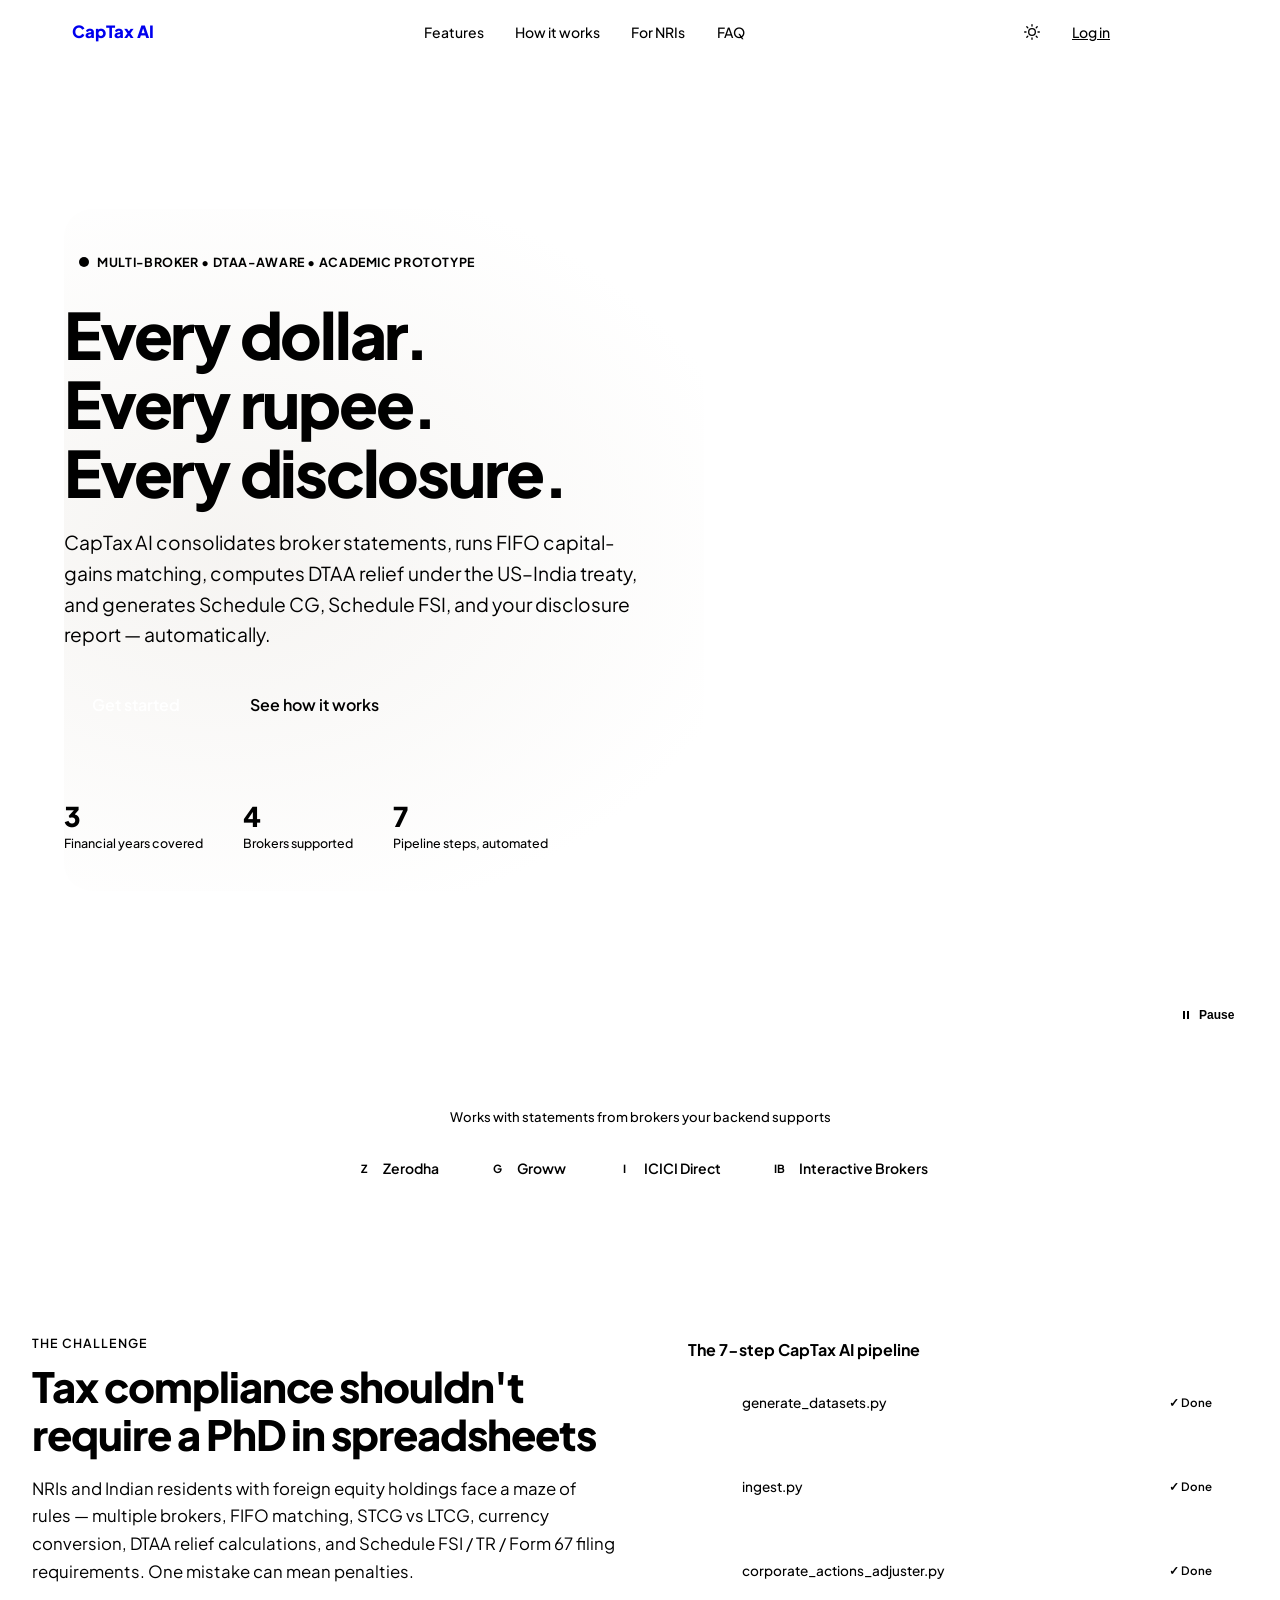
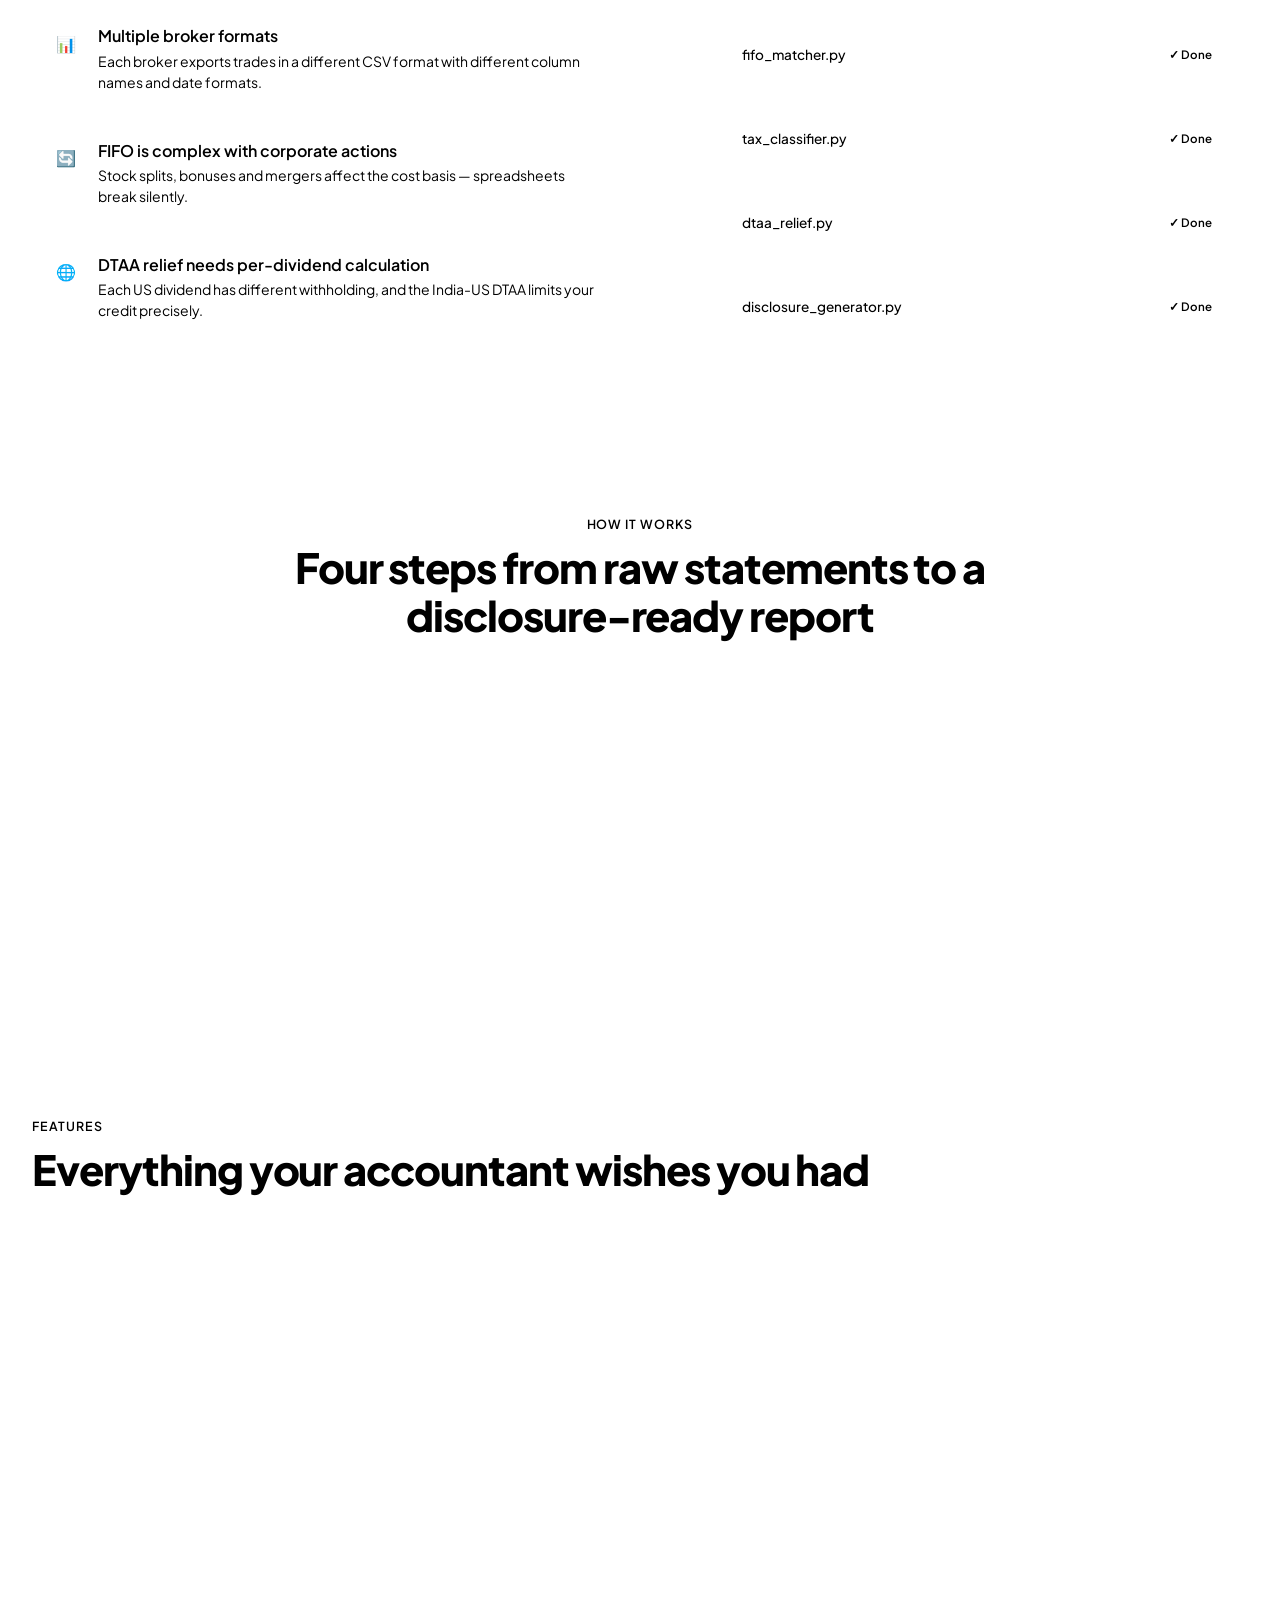
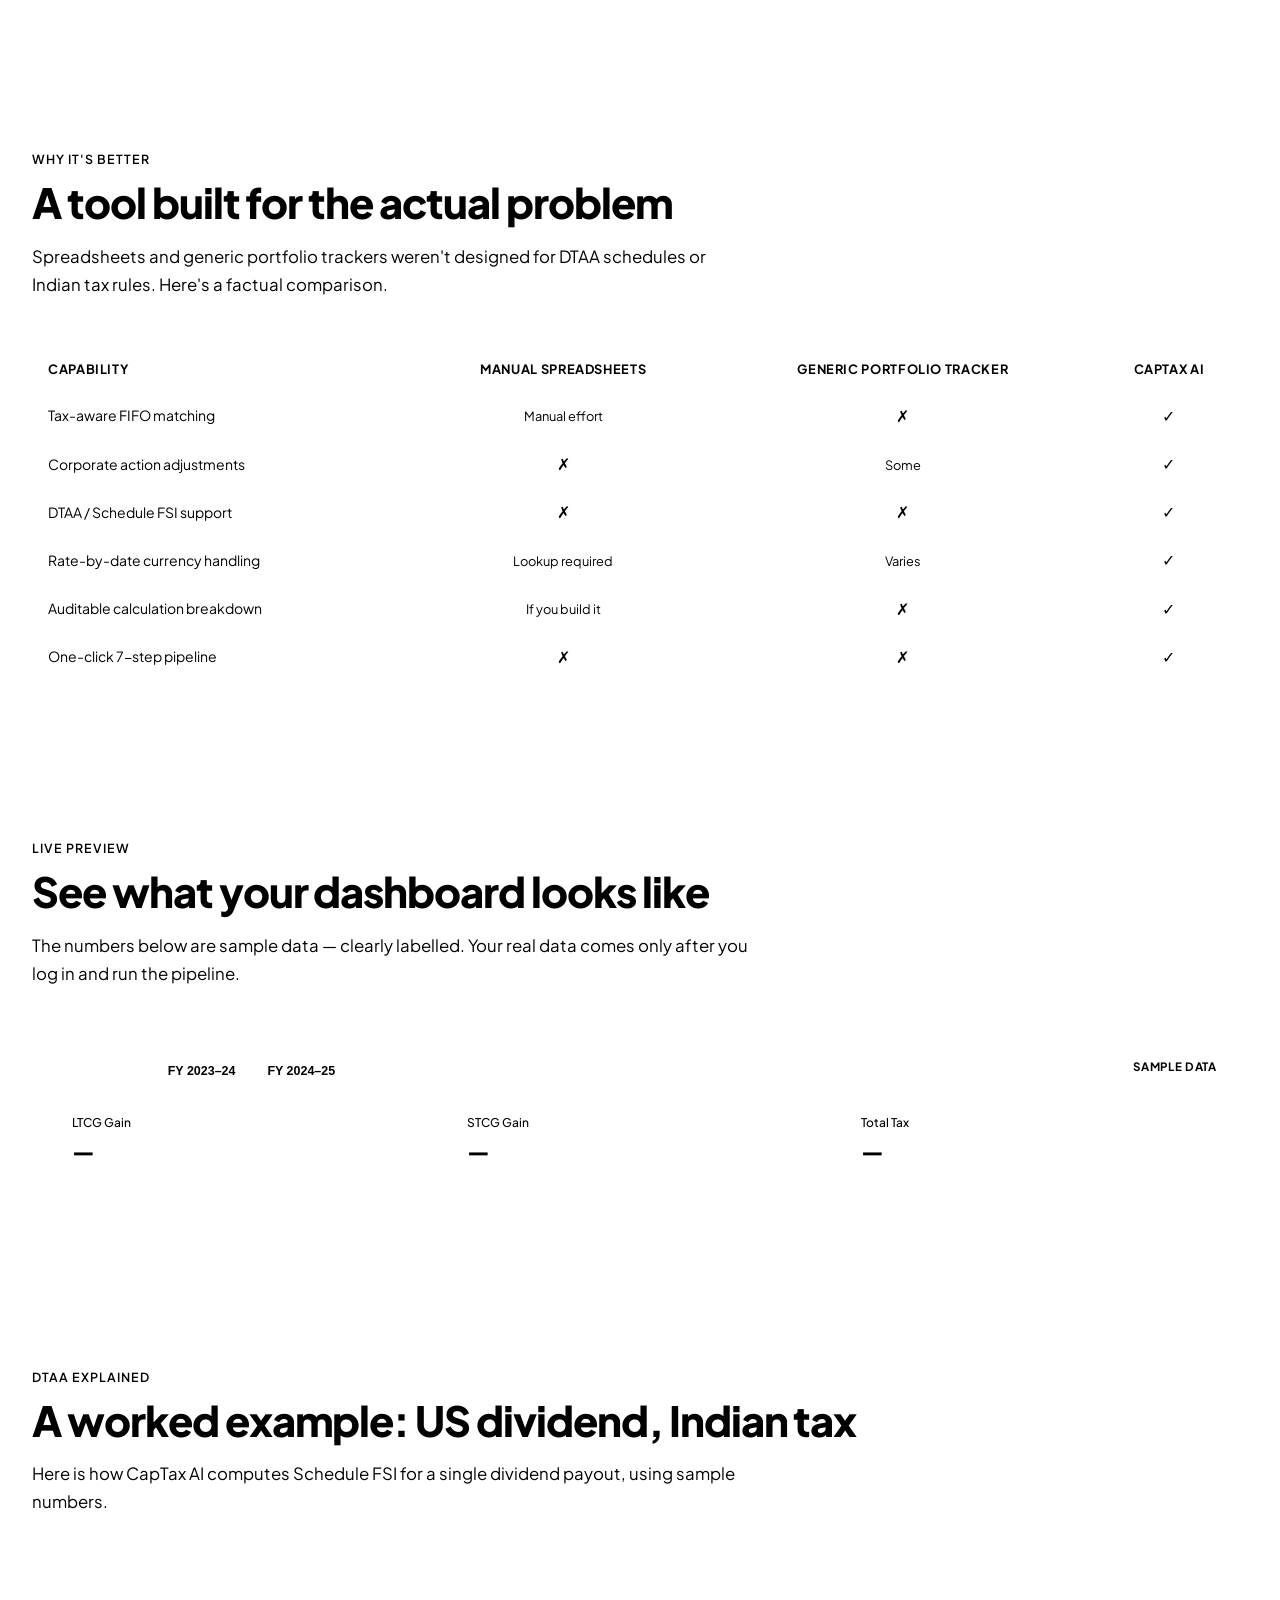
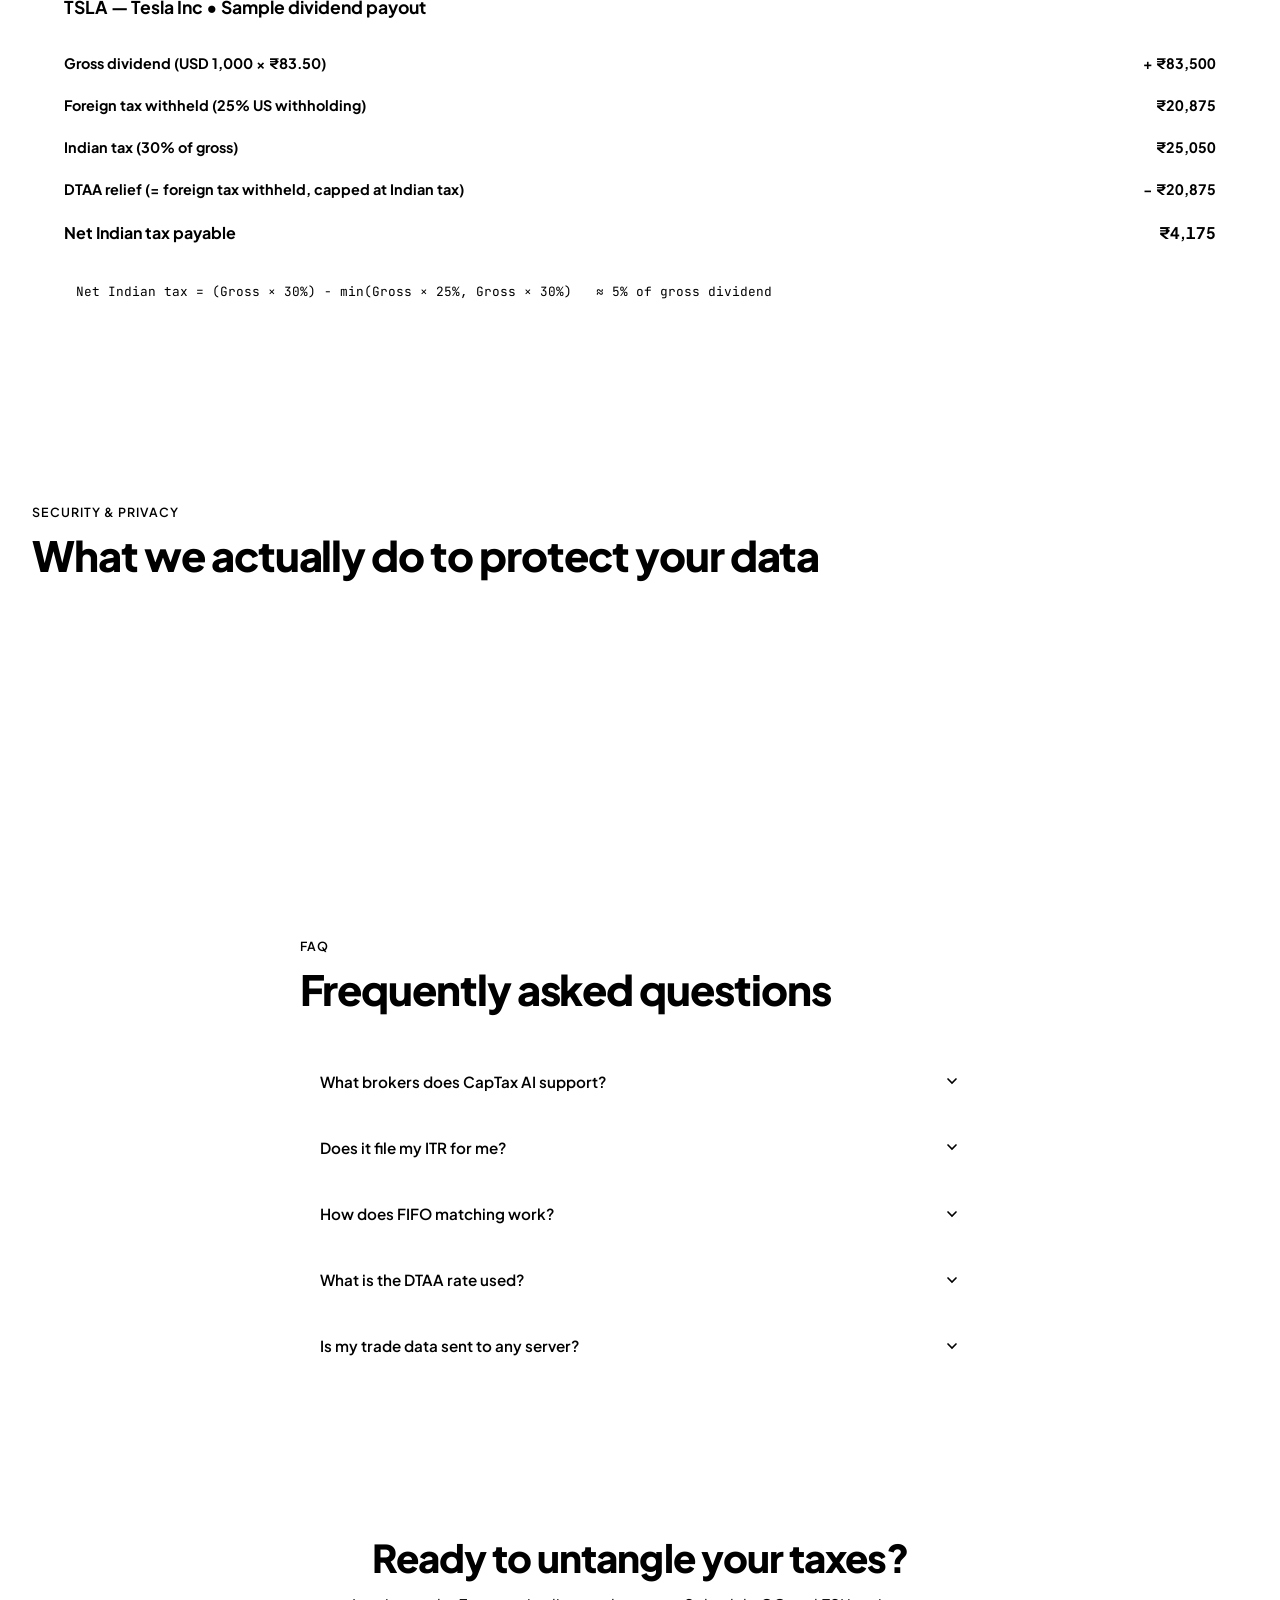
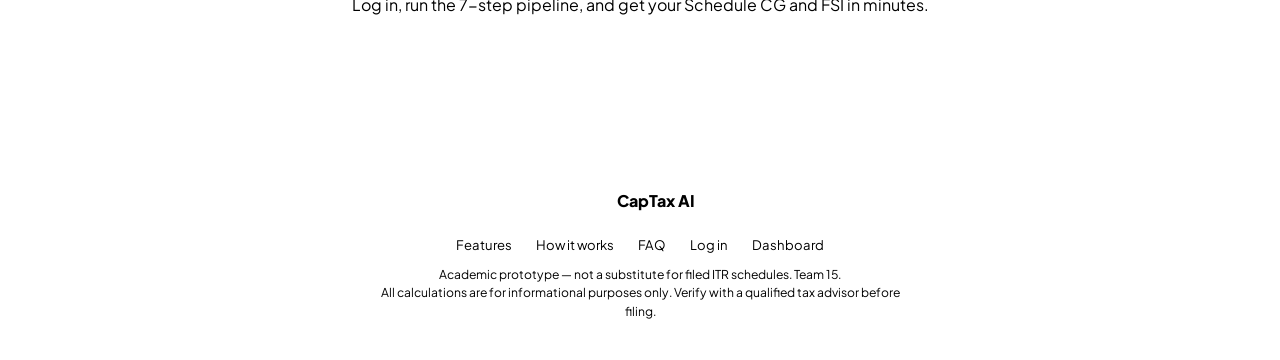
==== frontend/landing.html @ f40ae821 "fix(hero): light-mode premium overhaul — copper-gold/graphite palettes, UV fix, crisp cards, slim ar" ====
<!DOCTYPE html>
<!--
  CapTax AI — Public Landing Page
  Academic prototype — not a substitute for filed ITR schedules.
-->
<html lang="en">
<head>
  <meta charset="UTF-8" />
  <meta name="viewport" content="width=device-width, initial-scale=1.0" />
  <meta name="theme-color" content="#0c0c0e" id="metaThemeColor" />
  <title>CapTax AI — Multi-Broker Capital Gains & DTAA Tax Disclosure</title>
  <meta name="description" content="CapTax AI consolidates broker statements from Zerodha, Groww, ICICI Direct and Interactive Brokers, runs FIFO capital-gains matching, computes DTAA relief, and generates Schedule CG, Schedule FSI and your disclosure report — automatically." />
  <meta property="og:title" content="CapTax AI — Every Dollar. Every Rupee. Every Disclosure." />
  <meta property="og:description" content="Automated multi-broker capital gains and DTAA tax disclosure for NRIs and Indian residents." />
  <meta property="og:type" content="website" />
  <link rel="icon" href="data:image/svg+xml,<svg xmlns='http://www.w3.org/2000/svg' viewBox='0 0 32 32'><rect width='32' height='32' rx='8' fill='%23F0502D'/><text x='16' y='22' font-size='18' text-anchor='middle' fill='white' font-weight='bold'>₹</text></svg>" />

  <!-- Zero-flash theme init (before first paint) -->
  <script>
    (function() {
      const s = localStorage.getItem('captax-theme') || 'system';
      const e = s === 'system' ? (window.matchMedia('(prefers-color-scheme: light)').matches ? 'light' : 'dark') : s;
      document.documentElement.setAttribute('data-theme', e);
      document.documentElement.style.colorScheme = e;
      const m = document.getElementById('metaThemeColor');
      if (m) m.setAttribute('content', e === 'light' ? '#F3F1EE' : '#0c0c0e');
    })();
  </script>

  <link rel="stylesheet" href="/static/styles/theme.css" />
  <link rel="preconnect" href="https://fonts.googleapis.com" />
  <link rel="preconnect" href="https://fonts.gstatic.com" crossorigin />
  <link href="https://fonts.googleapis.com/css2?family=Plus+Jakarta+Sans:wght@400;500;600;700;800;900&family=JetBrains+Mono:wght@400;500&display=swap" rel="stylesheet" />

  <style>
    :root {
      --radius-xl: 28px; --radius-lg: 20px; --radius-md: 14px;
      --radius-sm: 8px;  --radius-pill: 9999px;
      --font-sans: 'Plus Jakarta Sans', -apple-system, BlinkMacSystemFont, 'Segoe UI', sans-serif;
      --font-mono: 'JetBrains Mono', monospace;
    }

    html.theme-transitioning, html.theme-transitioning *, html.theme-transitioning *::before, html.theme-transitioning *::after {
      transition: background-color 200ms ease, color 200ms ease, border-color 200ms ease !important;
    }
    @media (prefers-reduced-motion: reduce) {
      html.theme-transitioning, html.theme-transitioning *, html.theme-transitioning *::before, html.theme-transitioning *::after {
        transition: none !important;
      }
    }

    *, *::before, *::after { box-sizing: border-box; margin: 0; padding: 0; -webkit-font-smoothing: antialiased; }
    html { scroll-behavior: smooth; }

    body {
      background: var(--bg-app);
      color: var(--text-primary);
      font-family: var(--font-sans);
      overflow-x: hidden;
    }

    /* ── NAVBAR ── */
    .navbar {
      position: fixed; top: 0; left: 0; right: 0; z-index: 100;
      display: flex; align-items: center; gap: 1rem;
      padding: 0.85rem 2rem;
      transition: background 200ms ease, backdrop-filter 200ms ease, box-shadow 200ms ease;
    }
    .navbar.scrolled {
      background: rgba(var(--bg-card-rgb, 18,18,20), 0.85);
      backdrop-filter: blur(16px) saturate(1.6);
      box-shadow: 0 1px 0 var(--border-subtle);
    }
    [data-theme="light"] .navbar.scrolled { background: rgba(255,255,255,0.82); }

    .nav-logo { display: flex; align-items: center; gap: 0.5rem; text-decoration: none; }
    .nav-logo-mark { width: 32px; height: 32px; background: var(--accent); border-radius: 8px; display: grid; place-items: center; color: #fff; font-weight: 800; font-size: 1rem; flex-shrink: 0; }
    .nav-logo-text { font-weight: 800; font-size: 1.05rem; color: var(--text-primary); }

    .nav-links { display: flex; align-items: center; gap: 0.25rem; margin: 0 auto; }
    .nav-links a { padding: 0.4rem 0.85rem; border-radius: var(--radius-pill); font-size: 0.875rem; font-weight: 500; color: var(--text-secondary); text-decoration: none; transition: color 150ms, background 150ms; }
    .nav-links a:hover { color: var(--text-primary); background: var(--bg-pill-hover); }

    .nav-actions { display: flex; align-items: center; gap: 0.5rem; flex-shrink: 0; }
    .btn-ghost { background: none; border: none; cursor: pointer; padding: 0.4rem 0.85rem; border-radius: var(--radius-pill); font-size: 0.875rem; font-weight: 500; color: var(--text-secondary); font-family: var(--font-sans); transition: color 150ms; }
    .btn-ghost:hover { color: var(--text-primary); }
    .btn-primary { background: var(--accent); color: #fff; border: none; cursor: pointer; padding: 0.5rem 1.2rem; border-radius: var(--radius-pill); font-size: 0.875rem; font-weight: 600; font-family: var(--font-sans); transition: background 150ms, transform 80ms; text-decoration: none; }
    .btn-primary:hover { background: var(--accent-hover); }
    .btn-primary:active { transform: scale(0.97); }

    .theme-btn { width: 36px; height: 36px; border-radius: 50%; border: 1px solid var(--border-subtle); background: var(--bg-card); cursor: pointer; display: grid; place-items: center; color: var(--text-secondary); transition: color 150ms, background 150ms; }
    .theme-btn:hover { color: var(--text-primary); background: var(--bg-card-hover); }

    .hamburger { display: none; background: none; border: 1px solid var(--border-subtle); border-radius: var(--radius-sm); padding: 0.4rem; cursor: pointer; color: var(--text-secondary); }

    /* Mobile nav drawer */
    .mobile-drawer {
      display: none; position: fixed; inset: 0; z-index: 99;
      background: var(--overlay); opacity: 0; pointer-events: none;
      transition: opacity 200ms;
    }
    .mobile-drawer.open { display: block; opacity: 1; pointer-events: all; }
    .mobile-drawer-panel {
      position: absolute; top: 0; right: 0; width: 280px; height: 100%;
      background: var(--bg-card); padding: 5rem 1.5rem 2rem;
      display: flex; flex-direction: column; gap: 0.5rem;
      transform: translateX(100%); transition: transform 200ms ease;
    }
    .mobile-drawer.open .mobile-drawer-panel { transform: translateX(0); }
    .mobile-drawer a { padding: 0.75rem 1rem; border-radius: var(--radius-md); color: var(--text-secondary); text-decoration: none; font-weight: 500; }
    .mobile-drawer a:hover { background: var(--bg-card-inset); color: var(--text-primary); }

    /* ── HERO FULL BLEED ── */
    .hero-section {
      position: relative;
      min-height: 100svh;
      width: 100%;
      overflow: hidden;
      display: flex;
      flex-direction: column;
      justify-content: center;
      /* Bottom blends into --bg-app token via a pseudo-element overlay instead of mask
         (mask was causing the grey smudge because the mask alpha-composites against page BG) */
    }
    /* Smooth fade overlay at bottom — reads the actual page background token */
    .hero-section::after {
      content: '';
      position: absolute;
      bottom: 0;
      left: 0;
      right: 0;
      height: 18%;
      background: linear-gradient(to bottom, transparent 0%, var(--bg-app) 100%);
      z-index: 3;
      pointer-events: none;
    }

    /* Full-bleed 3D Canvas Canvas */
    .hero-canvas-container {
      position: absolute;
      inset: 0;
      width: 100%;
      height: 100%;
      z-index: 1;
      pointer-events: all;
      /* Horizontal alpha mask: fade left edge so canvas never hard-clips text column */
      -webkit-mask-image: linear-gradient(to right, transparent 0%, transparent 15%, black 42%, black 100%);
      mask-image: linear-gradient(to right, transparent 0%, transparent 15%, black 42%, black 100%);
    }
    .hero-canvas-container canvas {
      width: 100% !important;
      height: 100% !important;
      display: block;
    }

    .hero {
      position: relative;
      z-index: 2;
      width: 100%;
      max-width: 1400px;
      margin: 0 auto;
      padding: 7.5rem 2rem 5rem;
      display: grid;
      grid-template-columns: 1.15fr 0.85fr;
      align-items: center;
      min-height: 100svh;
      pointer-events: none;
    }

    .hero-content {
      position: relative;
      z-index: 3;
      pointer-events: all;
      max-width: 640px;
      padding: 2.5rem 3rem 2.5rem 0;
      border-radius: var(--radius-xl);
      background: radial-gradient(ellipse at 25% 50%, rgba(12, 12, 14, 0.65) 0%, transparent 80%);
    }
    [data-theme="light"] .hero-content {
      background: radial-gradient(ellipse at 25% 50%, rgba(243, 241, 238, 0.80) 0%, transparent 80%);
    }

    .hero-eyebrow { display: inline-flex; align-items: center; gap: 0.5rem; padding: 0.35rem 0.95rem; border-radius: var(--radius-pill); background: var(--accent-subtle); border: 1px solid var(--border-accent); color: var(--accent); font-size: 0.78rem; font-weight: 700; letter-spacing: 0.05em; text-transform: uppercase; margin-bottom: 1.5rem; }
    .hero-title { font-size: clamp(2.4rem, 5vw, 4.2rem); font-weight: 900; line-height: 1.08; letter-spacing: -0.035em; margin-bottom: 1.25rem; }
    .hero-title em { font-style: normal; color: var(--accent); }
    .hero-sub { font-size: clamp(1rem, 1.8vw, 1.2rem); color: var(--text-secondary); line-height: 1.6; max-width: 44ch; margin-bottom: 2rem; }
    .hero-ctas { display: flex; align-items: center; gap: 0.85rem; flex-wrap: wrap; }
    .btn-secondary { background: var(--bg-card); border: 1px solid var(--border-subtle); color: var(--text-primary); padding: 0.6rem 1.4rem; border-radius: var(--radius-pill); font-size: 0.9rem; font-weight: 600; cursor: pointer; font-family: var(--font-sans); transition: background 150ms, border-color 150ms; text-decoration: none; }
    .btn-secondary:hover { background: var(--bg-card-inset); border-color: var(--border-hover); }
    .btn-lg { padding: 0.75rem 1.75rem; font-size: 1rem; }

    .hero-stats { display: flex; gap: 2.5rem; margin-top: 2.5rem; padding-top: 2rem; border-top: 1px solid var(--border-subtle); }
    .stat { }
    .stat-value { font-size: 1.7rem; font-weight: 800; color: var(--neutral); }
    .stat-label { font-size: 0.78rem; color: var(--text-muted); margin-top: 0.15rem; font-weight: 500; }

    /* Pause Animation Toggle in Corner */
    .hero-pause-btn {
      position: absolute;
      bottom: 2rem;
      right: 2rem;
      z-index: 10;
      pointer-events: all;
      background: var(--bg-card);
      border: 1px solid var(--border-subtle);
      border-radius: var(--radius-pill);
      padding: 0.4rem 0.85rem;
      font-size: 0.75rem;
      font-weight: 600;
      color: var(--text-muted);
      cursor: pointer;
      display: inline-flex;
      align-items: center;
      gap: 0.45rem;
      transition: all 150ms ease;
    }
    .hero-pause-btn:hover {
      color: var(--text-primary);
      border-color: var(--accent);
    }

    /* ── SECTIONS ── */
    section { padding: 5rem 2rem; max-width: 1400px; margin: 0 auto; }
    .section-label { font-size: 0.78rem; font-weight: 600; text-transform: uppercase; letter-spacing: 0.08em; color: var(--accent); margin-bottom: 0.75rem; }
    .section-title { font-size: clamp(1.8rem, 3.5vw, 2.6rem); font-weight: 800; letter-spacing: -0.025em; line-height: 1.15; margin-bottom: 1rem; }
    .section-sub { color: var(--text-secondary); font-size: 1.05rem; line-height: 1.65; max-width: 60ch; }

    /* Trust strip */
    .trust-strip { text-align: center; padding: 3rem 2rem; border-top: 1px solid var(--border-subtle); border-bottom: 1px solid var(--border-subtle); max-width: 100%; }
    .trust-label { font-size: 0.82rem; color: var(--text-muted); margin-bottom: 1.5rem; font-weight: 500; }
    .brokers-row { display: flex; align-items: center; justify-content: center; gap: 1rem; flex-wrap: wrap; }
    .broker-chip { display: flex; align-items: center; gap: 0.5rem; padding: 0.5rem 1rem; border-radius: var(--radius-pill); background: var(--bg-card); border: 1px solid var(--border-subtle); font-size: 0.875rem; font-weight: 600; color: var(--brand-name); transition: border-color 150ms; }
    .broker-chip:hover { border-color: var(--accent); }
    .broker-icon { width: 22px; height: 22px; border-radius: 50%; background: var(--bg-card-inset); display: grid; place-items: center; font-size: 0.7rem; font-weight: 700; }

    /* Problem section */
    .problem-grid { display: grid; grid-template-columns: 1fr 1fr; gap: 3rem; align-items: center; }
    .pain-list { display: flex; flex-direction: column; gap: 1rem; margin-top: 1.5rem; }
    .pain-item { display: flex; gap: 0.85rem; align-items: flex-start; padding: 1rem; background: var(--bg-card); border: 1px solid var(--border-subtle); border-radius: var(--radius-md); }
    .pain-icon { width: 36px; height: 36px; border-radius: var(--radius-sm); background: var(--negative-subtle); color: var(--loss); display: grid; place-items: center; font-size: 1rem; flex-shrink: 0; }
    .pain-text strong { display: block; font-weight: 600; margin-bottom: 0.2rem; color: var(--text-primary); }
    .pain-text span { font-size: 0.875rem; color: var(--text-secondary); }

    .solution-visual { background: var(--bg-card); border: 1px solid var(--border-subtle); border-radius: var(--radius-xl); padding: 1.5rem; }
    .mini-pipeline { display: flex; flex-direction: column; gap: 0.5rem; }
    .pipeline-step { display: flex; align-items: center; gap: 0.85rem; padding: 0.75rem; border-radius: var(--radius-md); background: var(--bg-card-inset); }
    .ps-num { width: 28px; height: 28px; border-radius: 50%; background: var(--accent); color: #fff; font-size: 0.75rem; font-weight: 700; display: grid; place-items: center; flex-shrink: 0; }
    .ps-text { font-size: 0.85rem; color: var(--text-primary); font-weight: 500; }
    .ps-status { margin-left: auto; font-size: 0.72rem; color: var(--profit); font-weight: 600; }
    .pipeline-connector { width: 2px; height: 16px; background: var(--border-subtle); margin-left: 13px; }

    /* How it works */
    .steps-grid { display: grid; grid-template-columns: repeat(4, 1fr); gap: 1.5rem; margin-top: 3rem; }
    .step-card { background: var(--bg-card); border: 1px solid var(--border-subtle); border-radius: var(--radius-xl); padding: 1.5rem; position: relative; overflow: hidden; transition: border-color 200ms; }
    .step-card:hover { border-color: var(--accent); }
    .step-number { font-size: 4rem; font-weight: 900; color: var(--accent); opacity: 0.08; position: absolute; top: 0.5rem; right: 1rem; line-height: 1; }
    .step-icon { width: 44px; height: 44px; border-radius: var(--radius-md); background: var(--accent-subtle); color: var(--accent); display: grid; place-items: center; font-size: 1.25rem; margin-bottom: 1rem; }
    .step-title { font-weight: 700; margin-bottom: 0.5rem; }
    .step-desc { font-size: 0.875rem; color: var(--text-secondary); line-height: 1.55; }

    /* Feature grid */
    .feature-grid { display: grid; grid-template-columns: repeat(auto-fill, minmax(240px, 1fr)); gap: 1rem; margin-top: 3rem; }
    .feature-card { background: var(--bg-card); border: 1px solid var(--border-subtle); border-radius: var(--radius-xl); padding: 1.25rem; transition: border-color 200ms, transform 150ms; }
    .feature-card:hover { border-color: var(--border-accent); transform: translateY(-2px); }
    .feature-icon { font-size: 1.5rem; margin-bottom: 0.75rem; }
    .feature-title { font-weight: 700; margin-bottom: 0.35rem; font-size: 0.95rem; }
    .feature-desc { font-size: 0.82rem; color: var(--text-secondary); line-height: 1.5; }

    /* Comparison table */
    .comparison-wrapper { overflow-x: auto; margin-top: 3rem; }
    .comparison-table { width: 100%; border-collapse: separate; border-spacing: 0; border-radius: var(--radius-lg); overflow: hidden; border: 1px solid var(--border-subtle); }
    .comparison-table th { padding: 0.9rem 1rem; background: var(--bg-card-inset); font-size: 0.8rem; font-weight: 700; text-align: center; color: var(--text-muted); text-transform: uppercase; letter-spacing: 0.05em; border-bottom: 1px solid var(--border-subtle); }
    .comparison-table th:first-child { text-align: left; }
    .comparison-table th.highlighted { color: var(--accent); background: var(--accent-subtle); }
    .comparison-table td { padding: 0.85rem 1rem; font-size: 0.875rem; border-bottom: 1px solid var(--border-subtle); vertical-align: middle; }
    .comparison-table tr:last-child td { border-bottom: none; }
    .comparison-table td:not(:first-child) { text-align: center; }
    .comparison-table td.highlighted { background: var(--accent-subtle); }
    .check { color: var(--profit); font-size: 1rem; }
    .cross { color: var(--loss); font-size: 1rem; }
    .partial { color: var(--warning); font-size: 0.8rem; }

    /* Live preview / sample dashboard */
    .preview-wrapper { background: var(--bg-card); border: 1px solid var(--border-subtle); border-radius: var(--radius-xl); padding: 1.5rem; margin-top: 3rem; overflow: hidden; position: relative; }
    .sample-badge { position: absolute; top: 1.2rem; right: 1.2rem; background: var(--warning-subtle); color: var(--warning); border: 1px solid var(--warning); border-radius: var(--radius-pill); padding: 0.25rem 0.75rem; font-size: 0.72rem; font-weight: 700; letter-spacing: 0.06em; text-transform: uppercase; }
    .preview-grid { display: grid; grid-template-columns: 1fr 1fr 1fr; gap: 1rem; margin-top: 1rem; }
    .preview-card { background: var(--bg-card-inset); border-radius: var(--radius-lg); padding: 1rem; }
    .preview-label { font-size: 0.75rem; color: var(--text-muted); font-weight: 500; margin-bottom: 0.4rem; }
    .preview-value { font-size: 1.4rem; font-weight: 800; font-variant-numeric: tabular-nums; }
    .preview-change { font-size: 0.75rem; margin-top: 0.25rem; font-weight: 600; }
    .fy-tabs { display: flex; gap: 0.5rem; margin-bottom: 1rem; }
    .fy-tab { padding: 0.3rem 0.75rem; border-radius: var(--radius-pill); font-size: 0.78rem; font-weight: 600; cursor: pointer; border: 1px solid var(--border-subtle); background: var(--bg-card-inset); color: var(--text-muted); transition: all 150ms; }
    .fy-tab.active { background: var(--accent); color: #fff; border-color: transparent; }

    /* DTAA worked example */
    .dtaa-example { background: var(--bg-card); border: 1px solid var(--border-subtle); border-radius: var(--radius-xl); padding: 2rem; margin-top: 3rem; }
    .dtaa-title { font-weight: 700; font-size: 1.1rem; margin-bottom: 1.5rem; }
    .dtaa-row { display: flex; justify-content: space-between; align-items: center; padding: 0.75rem 0; border-bottom: 1px solid var(--border-subtle); font-size: 0.9rem; }
    .dtaa-row:last-child { border-bottom: none; }
    .dtaa-row strong { color: var(--text-secondary); }
    .dtaa-row span { font-weight: 700; font-variant-numeric: tabular-nums; }
    .dtaa-formula { margin-top: 1rem; padding: 0.75rem; background: var(--bg-card-inset); border-radius: var(--radius-md); font-family: var(--font-mono); font-size: 0.8rem; color: var(--text-secondary); }

    /* FAQ */
    .faq-list { display: flex; flex-direction: column; gap: 0.75rem; margin-top: 2.5rem; }
    .faq-item { background: var(--bg-card); border: 1px solid var(--border-subtle); border-radius: var(--radius-lg); overflow: hidden; }
    .faq-q { width: 100%; display: flex; align-items: center; justify-content: space-between; padding: 1.1rem 1.25rem; background: none; border: none; cursor: pointer; font-family: var(--font-sans); font-size: 0.95rem; font-weight: 600; color: var(--text-primary); text-align: left; gap: 1rem; }
    .faq-q:hover { background: var(--bg-card-inset); }
    .faq-chevron { flex-shrink: 0; transition: transform 200ms; color: var(--text-muted); }
    .faq-item.open .faq-chevron { transform: rotate(180deg); }
    .faq-a { max-height: 0; overflow: hidden; transition: max-height 300ms ease; }
    .faq-item.open .faq-a { max-height: 400px; }
    .faq-a-inner { padding: 0 1.25rem 1.1rem; color: var(--text-secondary); font-size: 0.875rem; line-height: 1.65; }

    /* CTA band */
    .cta-band { background: var(--bg-card); border-top: 1px solid var(--border-subtle); border-bottom: 1px solid var(--border-subtle); text-align: center; padding: 5rem 2rem; }
    .cta-band h2 { font-size: clamp(1.6rem, 3vw, 2.4rem); font-weight: 800; letter-spacing: -0.025em; margin-bottom: 0.75rem; }
    .cta-band p { color: var(--text-secondary); margin-bottom: 2rem; font-size: 1rem; }

    /* Footer */
    footer { padding: 2.5rem 2rem; text-align: center; border-top: 1px solid var(--border-subtle); }
    .footer-logo { display: inline-flex; align-items: center; gap: 0.5rem; margin-bottom: 0.75rem; text-decoration: none; color: var(--text-primary); font-weight: 800; }
    .footer-links { display: flex; justify-content: center; gap: 1.5rem; margin: 0.75rem 0; flex-wrap: wrap; }
    .footer-links a { font-size: 0.82rem; color: var(--text-muted); text-decoration: none; }
    .footer-links a:hover { color: var(--text-primary); }
    .footer-disclaimer { font-size: 0.76rem; color: var(--text-muted); max-width: 60ch; margin: 0.75rem auto 0; line-height: 1.5; }

    /* Scroll reveal */
    .reveal { opacity: 0; transform: translateY(28px); transition: opacity 500ms ease, transform 500ms ease; }
    .reveal.visible { opacity: 1; transform: translateY(0); }
    @media (prefers-reduced-motion: reduce) { .reveal { opacity: 1; transform: none; transition: none; } }

    /* Responsive */
    @media (max-width: 1024px) {
      .steps-grid { grid-template-columns: repeat(2, 1fr); }
      .problem-grid { grid-template-columns: 1fr; }
    }
    @media (max-width: 768px) {
      .hero { grid-template-columns: 1fr; padding: 6rem 1rem 3rem; }
      .hero-3d { height: 320px; }
      .nav-links { display: none; }
      .hamburger { display: flex; }
      .steps-grid { grid-template-columns: 1fr; }
      .preview-grid { grid-template-columns: 1fr 1fr; }
      .hero-stats { flex-direction: column; gap: 1rem; }
    }
    @media (max-width: 480px) {
      .preview-grid { grid-template-columns: 1fr; }
    }
  </style>
</head>
<body>

<!-- ── NAVBAR ── -->
<nav class="navbar" id="navbar" role="navigation" aria-label="Main navigation">
  <a href="/" class="nav-logo" aria-label="CapTax AI home">
    <span class="nav-logo-mark" aria-hidden="true">₹</span>
    <span class="nav-logo-text">CapTax AI</span>
  </a>

  <div class="nav-links" role="list">
    <a href="#features" role="listitem">Features</a>
    <a href="#how-it-works" role="listitem">How it works</a>
    <a href="#nri" role="listitem">For NRIs</a>
    <a href="#faq" role="listitem">FAQ</a>
  </div>

  <div class="nav-actions">
    <button class="theme-btn" id="themeToggle" aria-label="Toggle colour theme" title="Toggle theme">
      <svg id="themeIcon" width="16" height="16" viewBox="0 0 24 24" fill="none" stroke="currentColor" stroke-width="2" stroke-linecap="round" stroke-linejoin="round">
        <circle cx="12" cy="12" r="5"/><line x1="12" y1="1" x2="12" y2="3"/><line x1="12" y1="21" x2="12" y2="23"/><line x1="4.22" y1="4.22" x2="5.64" y2="5.64"/><line x1="18.36" y1="18.36" x2="19.78" y2="19.78"/><line x1="1" y1="12" x2="3" y2="12"/><line x1="21" y1="12" x2="23" y2="12"/><line x1="4.22" y1="19.78" x2="5.64" y2="18.36"/><line x1="18.36" y1="5.64" x2="19.78" y2="4.22"/>
      </svg>
    </button>
    <a href="/login" class="btn-ghost" id="navLoginBtn">Log in</a>
    <a href="/login" class="btn-primary" id="navCta">Get started</a>
    <button class="hamburger" id="hamburger" aria-label="Open menu" aria-expanded="false">
      <svg width="20" height="20" viewBox="0 0 24 24" fill="none" stroke="currentColor" stroke-width="2.5" stroke-linecap="round"><line x1="3" y1="6" x2="21" y2="6"/><line x1="3" y1="12" x2="21" y2="12"/><line x1="3" y1="18" x2="21" y2="18"/></svg>
    </button>
  </div>
</nav>

<!-- Mobile drawer -->
<div class="mobile-drawer" id="mobileDrawer" role="dialog" aria-modal="true" aria-label="Mobile navigation">
  <div class="mobile-drawer-panel">
    <a href="#features" onclick="closeMobileMenu()">Features</a>
    <a href="#how-it-works" onclick="closeMobileMenu()">How it works</a>
    <a href="#nri" onclick="closeMobileMenu()">For NRIs</a>
    <a href="#faq" onclick="closeMobileMenu()">FAQ</a>
    <hr style="border-color:var(--border-subtle);margin:0.5rem 0">
    <a href="/login" onclick="closeMobileMenu()" style="color:var(--accent);font-weight:700">Log in →</a>
  </div>
</div>

<!-- ── HERO FULL BLEED ── -->
<main>
<section class="hero-section" aria-label="CapTax AI Hero Showcase">
  <!-- Full-bleed 3D Background Canvas -->
  <div class="hero-canvas-container" id="hero3d" aria-hidden="true"></div>

  <!-- Hero Content Grid -->
  <div class="hero">
    <div class="hero-content">
      <div class="hero-eyebrow">
        <svg width="10" height="10" viewBox="0 0 10 10" fill="currentColor"><circle cx="5" cy="5" r="5"/></svg>
        MULTI-BROKER • DTAA-AWARE • ACADEMIC PROTOTYPE
      </div>
      <h1 class="hero-title" id="hero-title">
        Every dollar.<br>Every rupee.<br><em>Every disclosure.</em>
      </h1>
      <p class="hero-sub">
        CapTax AI consolidates broker statements, runs FIFO capital-gains matching, computes DTAA relief under the US–India treaty, and generates Schedule CG, Schedule FSI, and your disclosure report — automatically.
      </p>
      <div class="hero-ctas">
        <a href="/login" class="btn-primary btn-lg">Get started</a>
        <a href="#how-it-works" class="btn-secondary btn-lg">See how it works</a>
      </div>
      <div class="hero-stats">
        <div class="stat">
          <div class="stat-value" id="heroFYs">3</div>
          <div class="stat-label">Financial years covered</div>
        </div>
        <div class="stat">
          <div class="stat-value" id="heroBrokers">4</div>
          <div class="stat-label">Brokers supported</div>
        </div>
        <div class="stat">
          <div class="stat-value" id="heroSteps">7</div>
          <div class="stat-label">Pipeline steps, automated</div>
        </div>
      </div>
    </div>
  </div>

  <!-- Pause Animation Control -->
  <button class="hero-pause-btn" id="heroPauseBtn" aria-label="Pause background animation" title="Pause 3D animation">
    <svg id="pauseIcon" width="12" height="12" viewBox="0 0 24 24" fill="currentColor"><rect x="6" y="4" width="4" height="16"></rect><rect x="14" y="4" width="4" height="16"></rect></svg>
    <span id="pauseText">Pause</span>
  </button>
</section>

<!-- ── TRUST STRIP ── -->
<div class="trust-strip">
  <p class="trust-label">Works with statements from brokers your backend supports</p>
  <div class="brokers-row" role="list">
    <div class="broker-chip" role="listitem">
      <div class="broker-icon">Z</div>
      <span>Zerodha</span>
    </div>
    <div class="broker-chip" role="listitem">
      <div class="broker-icon">G</div>
      <span>Groww</span>
    </div>
    <div class="broker-chip" role="listitem">
      <div class="broker-icon">I</div>
      <span>ICICI Direct</span>
    </div>
    <div class="broker-chip" role="listitem">
      <div class="broker-icon">IB</div>
      <span>Interactive Brokers</span>
    </div>
  </div>
</div>

<!-- ── PROBLEM ── -->
<section id="nri" aria-labelledby="problem-title">
  <div class="problem-grid">
    <div>
      <p class="section-label">The challenge</p>
      <h2 class="section-title" id="problem-title">Tax compliance shouldn't require a PhD in spreadsheets</h2>
      <p class="section-sub">NRIs and Indian residents with foreign equity holdings face a maze of rules — multiple brokers, FIFO matching, STCG vs LTCG, currency conversion, DTAA relief calculations, and Schedule FSI / TR / Form 67 filing requirements. One mistake can mean penalties.</p>
      <div class="pain-list">
        <div class="pain-item">
          <div class="pain-icon" aria-hidden="true">📊</div>
          <div class="pain-text"><strong>Multiple broker formats</strong><span>Each broker exports trades in a different CSV format with different column names and date formats.</span></div>
        </div>
        <div class="pain-item">
          <div class="pain-icon" aria-hidden="true">🔄</div>
          <div class="pain-text"><strong>FIFO is complex with corporate actions</strong><span>Stock splits, bonuses and mergers affect the cost basis — spreadsheets break silently.</span></div>
        </div>
        <div class="pain-item">
          <div class="pain-icon" aria-hidden="true">🌐</div>
          <div class="pain-text"><strong>DTAA relief needs per-dividend calculation</strong><span>Each US dividend has different withholding, and the India-US DTAA limits your credit precisely.</span></div>
        </div>
      </div>
    </div>
    <div class="solution-visual">
      <p style="font-weight:700;margin-bottom:1rem">The 7-step CapTax AI pipeline</p>
      <div class="mini-pipeline" id="miniPipeline">
        <!-- populated by JS -->
        <div class="pipeline-step"><div class="ps-num">1</div><div class="ps-text">generate_datasets.py</div><div class="ps-status">✓ Done</div></div>
        <div class="pipeline-connector"></div>
        <div class="pipeline-step"><div class="ps-num">2</div><div class="ps-text">ingest.py</div><div class="ps-status">✓ Done</div></div>
        <div class="pipeline-connector"></div>
        <div class="pipeline-step"><div class="ps-num">3</div><div class="ps-text">corporate_actions_adjuster.py</div><div class="ps-status">✓ Done</div></div>
        <div class="pipeline-connector"></div>
        <div class="pipeline-step"><div class="ps-num">4</div><div class="ps-text">fifo_matcher.py</div><div class="ps-status">✓ Done</div></div>
        <div class="pipeline-connector"></div>
        <div class="pipeline-step"><div class="ps-num">5</div><div class="ps-text">tax_classifier.py</div><div class="ps-status">✓ Done</div></div>
        <div class="pipeline-connector"></div>
        <div class="pipeline-step"><div class="ps-num">6</div><div class="ps-text">dtaa_relief.py</div><div class="ps-status">✓ Done</div></div>
        <div class="pipeline-connector"></div>
        <div class="pipeline-step"><div class="ps-num">7</div><div class="ps-text">disclosure_generator.py</div><div class="ps-status">✓ Done</div></div>
      </div>
    </div>
  </div>
</section>

<!-- ── HOW IT WORKS ── -->
<section id="how-it-works" aria-labelledby="hiw-title">
  <div style="text-align:center;max-width:60ch;margin:0 auto 0.5rem">
    <p class="section-label">How it works</p>
    <h2 class="section-title" id="hiw-title">Four steps from raw statements to a disclosure-ready report</h2>
  </div>
  <div class="steps-grid">
    <div class="step-card reveal">
      <span class="step-number" aria-hidden="true">01</span>
      <div class="step-icon" aria-hidden="true">📂</div>
      <h3 class="step-title">Connect & upload statements</h3>
      <p class="step-desc">Upload trade statements from Zerodha, Groww, ICICI Direct and Interactive Brokers. The pipeline normalises all formats into a unified schema.</p>
    </div>
    <div class="step-card reveal">
      <span class="step-number" aria-hidden="true">02</span>
      <div class="step-icon" aria-hidden="true">⚙️</div>
      <h3 class="step-title">7-step pipeline runs</h3>
      <p class="step-desc">Ingestion → corporate action adjustment → FIFO matching → tax classification → DTAA relief computation → disclosure generation. All automated.</p>
    </div>
    <div class="step-card reveal">
      <span class="step-number" aria-hidden="true">03</span>
      <div class="step-icon" aria-hidden="true">📋</div>
      <h3 class="step-title">Schedule CG & FSI computed</h3>
      <p class="step-desc">LTCG at 12.5% (₹1,25,000 exemption), STCG at 20%, DTAA relief per security per financial year — with a visible calculation breakdown on every row.</p>
    </div>
    <div class="step-card reveal">
      <span class="step-number" aria-hidden="true">04</span>
      <div class="step-icon" aria-hidden="true">📄</div>
      <h3 class="step-title">Disclosure report ready</h3>
      <p class="step-desc">Export your Schedule CG, Schedule FSI and a detailed disclosure summary as CSV or PDF. Plain-text copy preserved for ITR attachment.</p>
    </div>
  </div>
</section>

<!-- ── FEATURES ── -->
<section id="features" aria-labelledby="feat-title">
  <p class="section-label">Features</p>
  <h2 class="section-title" id="feat-title">Everything your accountant wishes you had</h2>
  <div class="feature-grid">
    <div class="feature-card reveal"><div class="feature-icon">🏦</div><h3 class="feature-title">Multi-broker consolidation</h3><p class="feature-desc">Unify trades from Indian and US brokers into a single normalised dataset.</p></div>
    <div class="feature-card reveal"><div class="feature-icon">💱</div><h3 class="feature-title">Multi-currency (USD ↔ INR)</h3><p class="feature-desc">All foreign amounts converted at RBI rates for accurate INR-denominated gains.</p></div>
    <div class="feature-card reveal"><div class="feature-icon">📐</div><h3 class="feature-title">FIFO capital gains by FY</h3><p class="feature-desc">Strict First-In First-Out matching with corporate action adjustments, per financial year.</p></div>
    <div class="feature-card reveal"><div class="feature-icon">⚖️</div><h3 class="feature-title">LTCG / STCG split</h3><p class="feature-desc">Automatic classification with ₹1,25,000 LTCG exemption and correct rate application.</p></div>
    <div class="feature-card reveal"><div class="feature-icon">🌐</div><h3 class="feature-title">DTAA relief per security</h3><p class="feature-desc">Visible breakdown: gross dividend → 25% withholding → DTAA credit → net Indian tax.</p></div>
    <div class="feature-card reveal"><div class="feature-icon">📑</div><h3 class="feature-title">Disclosure report export</h3><p class="feature-desc">Schedule CG, Schedule FSI, and plain-text disclosure summary in one click.</p></div>
    <div class="feature-card reveal"><div class="feature-icon">📊</div><h3 class="feature-title">Tax-exposure gauge</h3><p class="feature-desc">Effective tax rate gauge (total tax ÷ total gains) per selected financial year.</p></div>
    <div class="feature-card reveal"><div class="feature-icon">🌗</div><h3 class="feature-title">Light & dark themes</h3><p class="feature-desc">Warm off-white light mode and Datara dark mode — your preference, persisted across sessions.</p></div>
  </div>
</section>

<!-- ── COMPARISON ── -->
<section aria-labelledby="compare-title">
  <p class="section-label">Why it's better</p>
  <h2 class="section-title" id="compare-title">A tool built for the actual problem</h2>
  <p class="section-sub">Spreadsheets and generic portfolio trackers weren't designed for DTAA schedules or Indian tax rules. Here's a factual comparison.</p>
  <div class="comparison-wrapper">
    <table class="comparison-table" role="table">
      <thead>
        <tr>
          <th scope="col">Capability</th>
          <th scope="col">Manual spreadsheets</th>
          <th scope="col">Generic portfolio tracker</th>
          <th scope="col" class="highlighted">CapTax AI</th>
        </tr>
      </thead>
      <tbody>
        <tr>
          <td>Tax-aware FIFO matching</td>
          <td><span class="partial" aria-label="Partial">Manual effort</span></td>
          <td><span class="cross" aria-label="No">✗</span></td>
          <td class="highlighted"><span class="check" aria-label="Yes">✓</span></td>
        </tr>
        <tr>
          <td>Corporate action adjustments</td>
          <td><span class="cross" aria-label="No">✗</span></td>
          <td><span class="partial" aria-label="Partial">Some</span></td>
          <td class="highlighted"><span class="check" aria-label="Yes">✓</span></td>
        </tr>
        <tr>
          <td>DTAA / Schedule FSI support</td>
          <td><span class="cross" aria-label="No">✗</span></td>
          <td><span class="cross" aria-label="No">✗</span></td>
          <td class="highlighted"><span class="check" aria-label="Yes">✓</span></td>
        </tr>
        <tr>
          <td>Rate-by-date currency handling</td>
          <td><span class="partial" aria-label="Partial">Lookup required</span></td>
          <td><span class="partial" aria-label="Partial">Varies</span></td>
          <td class="highlighted"><span class="check" aria-label="Yes">✓</span></td>
        </tr>
        <tr>
          <td>Auditable calculation breakdown</td>
          <td><span class="partial" aria-label="Partial">If you build it</span></td>
          <td><span class="cross" aria-label="No">✗</span></td>
          <td class="highlighted"><span class="check" aria-label="Yes">✓</span></td>
        </tr>
        <tr>
          <td>One-click 7-step pipeline</td>
          <td><span class="cross" aria-label="No">✗</span></td>
          <td><span class="cross" aria-label="No">✗</span></td>
          <td class="highlighted"><span class="check" aria-label="Yes">✓</span></td>
        </tr>
      </tbody>
    </table>
  </div>
</section>

<!-- ── LIVE PREVIEW ── -->
<section aria-labelledby="preview-title">
  <p class="section-label">Live preview</p>
  <h2 class="section-title" id="preview-title">See what your dashboard looks like</h2>
  <p class="section-sub">The numbers below are sample data — clearly labelled. Your real data comes only after you log in and run the pipeline.</p>
  <div class="preview-wrapper">
    <span class="sample-badge">Sample data</span>
    <div class="fy-tabs" role="tablist" aria-label="Financial year">
      <button class="fy-tab active" role="tab" aria-selected="true" onclick="setFY('FY2022-23',this)">FY 2022–23</button>
      <button class="fy-tab" role="tab" aria-selected="false" onclick="setFY('FY2023-24',this)">FY 2023–24</button>
      <button class="fy-tab" role="tab" aria-selected="false" onclick="setFY('FY2024-25',this)">FY 2024–25</button>
    </div>
    <div class="preview-grid">
      <div class="preview-card">
        <div class="preview-label">LTCG Gain</div>
        <div class="preview-value" id="pLtcg" style="color:var(--profit)">—</div>
        <div class="preview-change" style="color:var(--text-muted)" id="pLtcgNote"></div>
      </div>
      <div class="preview-card">
        <div class="preview-label">STCG Gain</div>
        <div class="preview-value" id="pStcg">—</div>
        <div class="preview-change" id="pStcgNote"></div>
      </div>
      <div class="preview-card">
        <div class="preview-label">Total Tax</div>
        <div class="preview-value" id="pTax" style="color:var(--neutral)">—</div>
        <div class="preview-change" style="color:var(--text-muted)" id="pTaxNote"></div>
      </div>
    </div>
  </div>
</section>

<!-- ── DTAA WORKED EXAMPLE ── -->
<section aria-labelledby="dtaa-title">
  <p class="section-label">DTAA explained</p>
  <h2 class="section-title" id="dtaa-title">A worked example: US dividend, Indian tax</h2>
  <p class="section-sub">Here is how CapTax AI computes Schedule FSI for a single dividend payout, using sample numbers.</p>
  <div class="dtaa-example">
    <p class="dtaa-title">TSLA — Tesla Inc • Sample dividend payout</p>
    <div class="dtaa-row">
      <strong>Gross dividend (USD 1,000 × ₹83.50)</strong>
      <span style="color:var(--profit)">+ ₹83,500</span>
    </div>
    <div class="dtaa-row">
      <strong>Foreign tax withheld (25% US withholding)</strong>
      <span style="color:var(--neutral)">₹20,875</span>
    </div>
    <div class="dtaa-row">
      <strong>Indian tax (30% of gross)</strong>
      <span style="color:var(--neutral)">₹25,050</span>
    </div>
    <div class="dtaa-row">
      <strong>DTAA relief (= foreign tax withheld, capped at Indian tax)</strong>
      <span style="color:var(--profit)">− ₹20,875</span>
    </div>
    <div class="dtaa-row" style="font-weight:700;font-size:1rem">
      <strong style="color:var(--text-primary)">Net Indian tax payable</strong>
      <span style="color:var(--neutral)">₹4,175</span>
    </div>
    <div class="dtaa-formula">
      Net Indian tax = (Gross × 30%) − min(Gross × 25%, Gross × 30%)
      &nbsp;&nbsp;≈ 5% of gross dividend
    </div>
  </div>
</section>

<!-- ── SECURITY ── -->
<section id="security" aria-labelledby="sec-title">
  <p class="section-label">Security & privacy</p>
  <h2 class="section-title" id="sec-title">What we actually do to protect your data</h2>
  <div style="display:grid;grid-template-columns:repeat(auto-fill,minmax(240px,1fr));gap:1rem;margin-top:2rem">
    <div class="feature-card reveal"><div class="feature-icon">🍪</div><h3 class="feature-title">httpOnly session cookies</h3><p class="feature-desc">Sessions are stored as signed, httpOnly, SameSite=lax cookies — not accessible to JavaScript, protecting against XSS.</p></div>
    <div class="feature-card reveal"><div class="feature-icon">🔐</div><h3 class="feature-title">Hashed credentials</h3><p class="feature-desc">Passwords are stored only as bcrypt salted hashes. Plaintext never appears anywhere in the codebase or logs.</p></div>
    <div class="feature-card reveal"><div class="feature-icon">🛡️</div><h3 class="feature-title">Rate-limited login</h3><p class="feature-desc">5 failed attempts trigger a 60-second lockout. Generic error messages give no hint about which field was wrong.</p></div>
    <div class="feature-card reveal"><div class="feature-icon">🖥️</div><h3 class="feature-title">Local processing</h3><p class="feature-desc">All pipeline steps run locally on your machine. Your trade data does not leave your server.</p></div>
  </div>
</section>

<!-- ── FAQ ── -->
<section id="faq" aria-labelledby="faq-title">
  <div style="max-width:680px;margin:0 auto">
    <p class="section-label">FAQ</p>
    <h2 class="section-title" id="faq-title">Frequently asked questions</h2>
    <div class="faq-list" id="faqList">
      <div class="faq-item">
        <button class="faq-q" aria-expanded="false">
          What brokers does CapTax AI support?
          <svg class="faq-chevron" width="16" height="16" viewBox="0 0 24 24" fill="none" stroke="currentColor" stroke-width="2.5" stroke-linecap="round"><polyline points="6 9 12 15 18 9"/></svg>
        </button>
        <div class="faq-a" role="region"><div class="faq-a-inner">CapTax AI supports Zerodha, Groww, ICICI Direct and Interactive Brokers — the four brokers whose statement formats the pipeline normalises. No other broker integrations exist in this version.</div></div>
      </div>
      <div class="faq-item">
        <button class="faq-q" aria-expanded="false">
          Does it file my ITR for me?
          <svg class="faq-chevron" width="16" height="16" viewBox="0 0 24 24" fill="none" stroke="currentColor" stroke-width="2.5" stroke-linecap="round"><polyline points="6 9 12 15 18 9"/></svg>
        </button>
        <div class="faq-a" role="region"><div class="faq-a-inner">No. CapTax AI is an academic prototype that computes and presents the Schedule CG, Schedule FSI and disclosure report. You must manually carry these numbers into your ITR form or provide them to your CA. It is not a substitute for filed ITR schedules.</div></div>
      </div>
      <div class="faq-item">
        <button class="faq-q" aria-expanded="false">
          How does FIFO matching work?
          <svg class="faq-chevron" width="16" height="16" viewBox="0 0 24 24" fill="none" stroke="currentColor" stroke-width="2.5" stroke-linecap="round"><polyline points="6 9 12 15 18 9"/></svg>
        </button>
        <div class="faq-a" role="region"><div class="faq-a-inner">When you sell shares, the pipeline matches them against your oldest buy lots first (FIFO). Corporate actions like stock splits and bonuses are adjusted in the adjusted_trades.csv step before matching, so the cost basis reflects the real economic position.</div></div>
      </div>
      <div class="faq-item">
        <button class="faq-q" aria-expanded="false">
          What is the DTAA rate used?
          <svg class="faq-chevron" width="16" height="16" viewBox="0 0 24 24" fill="none" stroke="currentColor" stroke-width="2.5" stroke-linecap="round"><polyline points="6 9 12 15 18 9"/></svg>
        </button>
        <div class="faq-a" role="region"><div class="faq-a-inner">The pipeline uses the India–USA DTAA treaty rate of 25% withholding on dividends. The DTAA relief equals the foreign tax withheld (capped at the Indian tax liability), resulting in a net Indian tax of approximately 5% of gross for a 30% Indian rate.</div></div>
      </div>
      <div class="faq-item">
        <button class="faq-q" aria-expanded="false">
          Is my trade data sent to any server?
          <svg class="faq-chevron" width="16" height="16" viewBox="0 0 24 24" fill="none" stroke="currentColor" stroke-width="2.5" stroke-linecap="round"><polyline points="6 9 12 15 18 9"/></svg>
        </button>
        <div class="faq-a" role="region"><div class="faq-a-inner">All pipeline steps run on your own machine at http://localhost:8001. No trade data is transmitted to external servers. The 3D coin hero on this page loads Three.js from unpkg.com CDN, which is the only external network request.</div></div>
      </div>
    </div>
  </div>
</section>

<!-- ── CTA BAND ── -->
<div class="cta-band">
  <h2>Ready to untangle your taxes?</h2>
  <p>Log in, run the 7-step pipeline, and get your Schedule CG and FSI in minutes.</p>
  <a href="/login" class="btn-primary btn-lg">Get started free</a>
</div>

<!-- ── FOOTER ── -->
<footer role="contentinfo">
  <a href="/" class="footer-logo">
    <span style="width:24px;height:24px;background:var(--accent);border-radius:6px;display:grid;place-items:center;color:#fff;font-size:0.8rem;font-weight:800" aria-hidden="true">₹</span>
    CapTax AI
  </a>
  <div class="footer-links">
    <a href="#features">Features</a>
    <a href="#how-it-works">How it works</a>
    <a href="#faq">FAQ</a>
    <a href="/login">Log in</a>
    <a href="/app">Dashboard</a>
  </div>
  <p class="footer-disclaimer">
    Academic prototype — not a substitute for filed ITR schedules. Team 15.<br>
    All calculations are for informational purposes only. Verify with a qualified tax advisor before filing.
  </p>
</footer>
</main>

<script type="module">
  import { getSession, applyTheme } from '/static/js/auth.js';

  const API = window.CAPTAX_API_BASE || 'http://localhost:8001';

  // Check session — update nav CTA if logged in
  getSession().then(s => {
    if (s.authenticated) {
      const cta = document.getElementById('navCta');
      const login = document.getElementById('navLoginBtn');
      if (cta) { cta.textContent = 'Open dashboard'; cta.href = '/app'; }
      if (login) { login.style.display = 'none'; }
    }
  });

  // Theme toggle with smooth 3D crossfade
  document.getElementById('themeToggle')?.addEventListener('click', () => {
    const current = document.documentElement.getAttribute('data-theme') || 'dark';
    const next = current === 'dark' ? 'light' : 'dark';
    applyTheme(next);
    if (window._coinScene) window._coinScene.updateTheme(next);
  });

  // Pause / Play animation control
  const pauseBtn = document.getElementById('heroPauseBtn');
  pauseBtn?.addEventListener('click', () => {
    if (window._coinScene) {
      const isPaused = window._coinScene.togglePause();
      document.getElementById('pauseText').textContent = isPaused ? 'Play' : 'Pause';
      document.getElementById('pauseIcon').innerHTML = isPaused
        ? '<polygon points="5 3 19 12 5 21 5 3"></polygon>'
        : '<rect x="6" y="4" width="4" height="16"></rect><rect x="14" y="4" width="4" height="16"></rect>';
    }
  });

  // Derive stats dynamically from config / backend
  const updateHeroStats = async () => {
    try {
      const resSummary = await fetch('/data/tax-summary', { credentials: 'include' });
      if (resSummary.ok) {
        const rows = await resSummary.json();
        if (Array.isArray(rows) && rows.length > 0) {
          const el = document.getElementById('heroFYs');
          if (el) el.textContent = rows.length;
        }
      }
    } catch {}

    try {
      const resBrokers = await fetch('/data/brokers', { credentials: 'include' });
      if (resBrokers.ok) {
        const brokers = await resBrokers.json();
        if (Array.isArray(brokers) && brokers.length > 0) {
          const el = document.getElementById('heroBrokers');
          if (el) el.textContent = brokers.length;
        }
      }
    } catch {}
  };
  updateHeroStats();

  // Lazy-load 3D scene after initial DOM paint to protect LCP
  const hero3d = document.getElementById('hero3d');
  const init3D = () => {
    import('/static/js/three-coins.js')
      .then(({ initCoinScene }) => {
        const theme = document.documentElement.getAttribute('data-theme') || 'dark';
        return initCoinScene(hero3d, { theme });
      })
      .then(scene => {
        if (scene) {
          window._coinScene = scene;
        }
      })
      .catch(err => {
        console.warn('[Landing] 3D Hero initialization fallback:', err);
      });
  };

  if ('requestIdleCallback' in window) {
    requestIdleCallback(() => init3D(), { timeout: 800 });
  } else {
    setTimeout(init3D, 100);
  }

  // Navbar scroll behaviour
  const navbar = document.getElementById('navbar');
  window.addEventListener('scroll', () => {
    navbar.classList.toggle('scrolled', window.scrollY > 40);
  }, { passive: true });

  // Mobile menu
  const hamburger = document.getElementById('hamburger');
  const drawer = document.getElementById('mobileDrawer');
  hamburger?.addEventListener('click', () => {
    const open = !drawer.classList.contains('open');
    drawer.classList.toggle('open', open);
    hamburger.setAttribute('aria-expanded', open);
  });
  drawer?.addEventListener('click', e => {
    if (e.target === drawer) closeMobileMenu();
  });
  window.closeMobileMenu = () => {
    drawer.classList.remove('open');
    hamburger?.setAttribute('aria-expanded', 'false');
  };

  // Scroll reveal
  const revealObserver = new IntersectionObserver(entries => {
    entries.forEach(e => { if (e.isIntersecting) { e.target.classList.add('visible'); revealObserver.unobserve(e.target); } });
  }, { threshold: 0.12 });
  document.querySelectorAll('.reveal').forEach(el => revealObserver.observe(el));

  // FAQ accordion
  document.querySelectorAll('.faq-q').forEach(btn => {
    btn.addEventListener('click', () => {
      const item = btn.closest('.faq-item');
      const isOpen = item.classList.contains('open');
      document.querySelectorAll('.faq-item.open').forEach(i => {
        i.classList.remove('open');
        i.querySelector('.faq-q').setAttribute('aria-expanded', 'false');
      });
      if (!isOpen) {
        item.classList.add('open');
        btn.setAttribute('aria-expanded', 'true');
      }
    });
  });

  // Sample data preview
  const SAMPLE = {
    'FY2022-23': { ltcg: 0, stcg: 23122250.10, tax: 4624450.02, ltcgNote: 'Below LTCG exemption', stcgNote: '', taxNote: 'STCG @ 20%' },
    'FY2023-24': { ltcg: 9394527.37, stcg: 20046153.54, tax: 5167921.63, ltcgNote: '₹1.25L exemption applied', stcgNote: '', taxNote: 'LTCG + STCG' },
    'FY2024-25': { ltcg: 13285608.96, stcg: -4641568.20, tax: 1645076.12, ltcgNote: '', stcgNote: 'Loss — carry forward available', taxNote: 'LTCG only (STCG loss)' },
  };
  const fmt = v => '₹' + Math.abs(v).toLocaleString('en-IN', { maximumFractionDigits: 0 });

  window.setFY = (fy, btn) => {
    document.querySelectorAll('.fy-tab').forEach(b => { b.classList.remove('active'); b.setAttribute('aria-selected','false'); });
    btn.classList.add('active'); btn.setAttribute('aria-selected','true');
    const d = SAMPLE[fy];
    if (!d) return;
    const pLtcg = document.getElementById('pLtcg');
    const pStcg = document.getElementById('pStcg');
    const pTax  = document.getElementById('pTax');
    pLtcg.textContent = fmt(d.ltcg);
    pLtcg.style.color = d.ltcg > 0 ? 'var(--profit)' : 'var(--neutral)';
    pStcg.textContent = (d.stcg < 0 ? '−' : '+') + fmt(d.stcg);
    pStcg.style.color = d.stcg > 0 ? 'var(--profit)' : d.stcg < 0 ? 'var(--loss)' : 'var(--neutral)';
    pTax.textContent = fmt(d.tax);
    document.getElementById('pLtcgNote').textContent = d.ltcgNote;
    document.getElementById('pStcgNote').textContent = d.stcgNote;
    document.getElementById('pTaxNote').textContent = d.taxNote;
  };
  window.setFY('FY2022-23', document.querySelector('.fy-tab'));


</script>
</body>
</html>
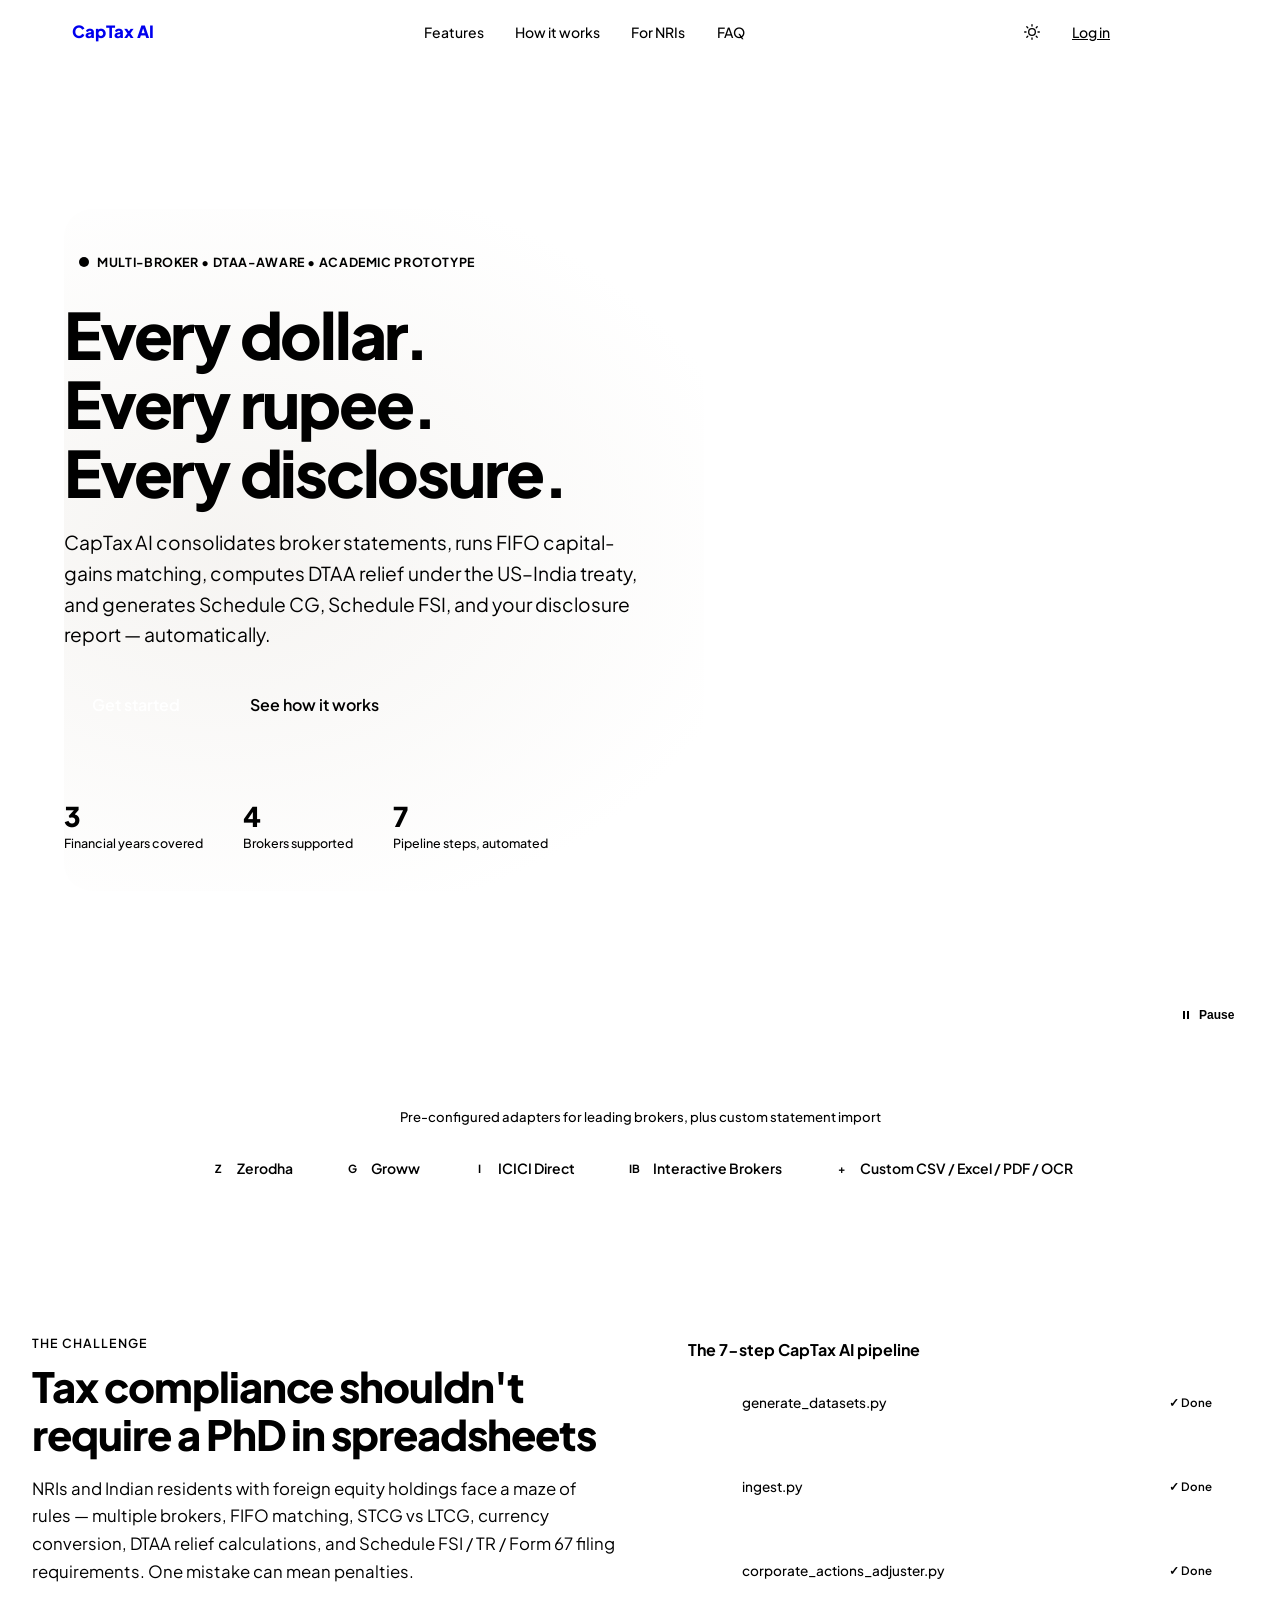
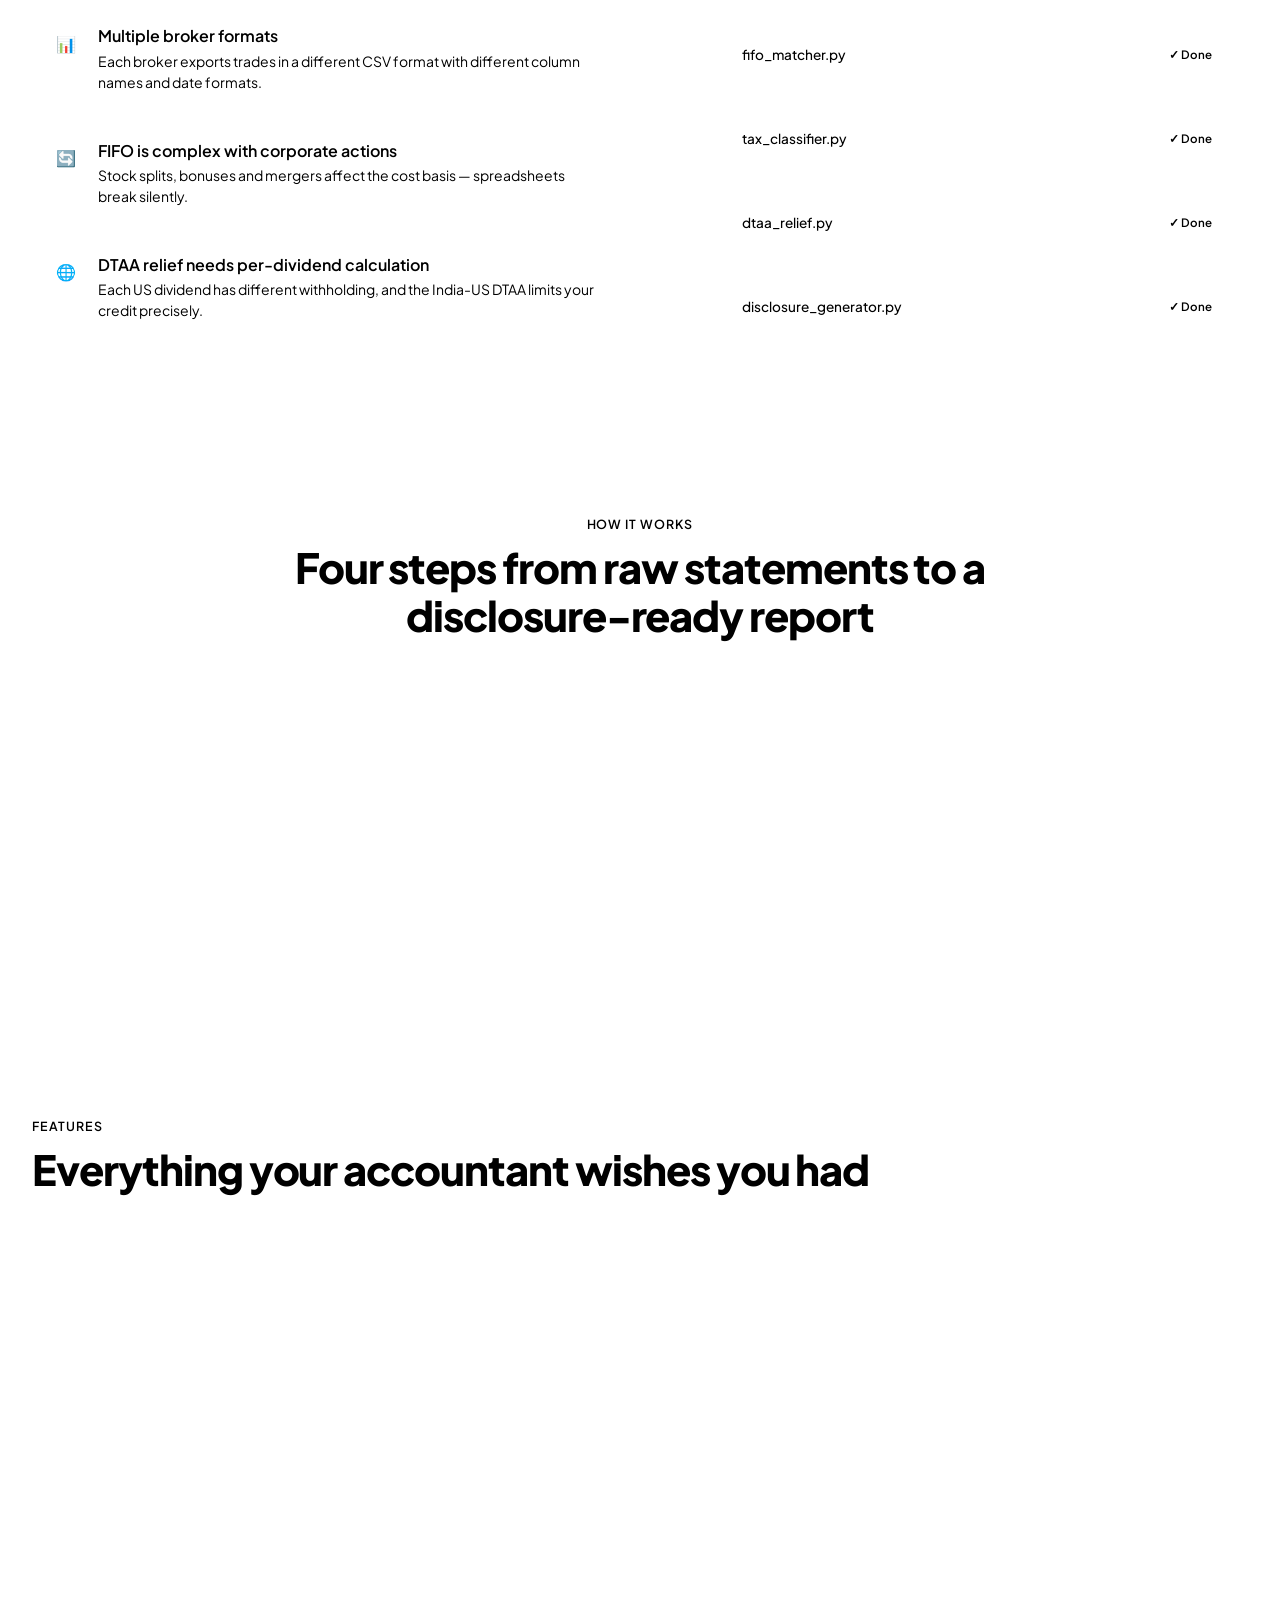
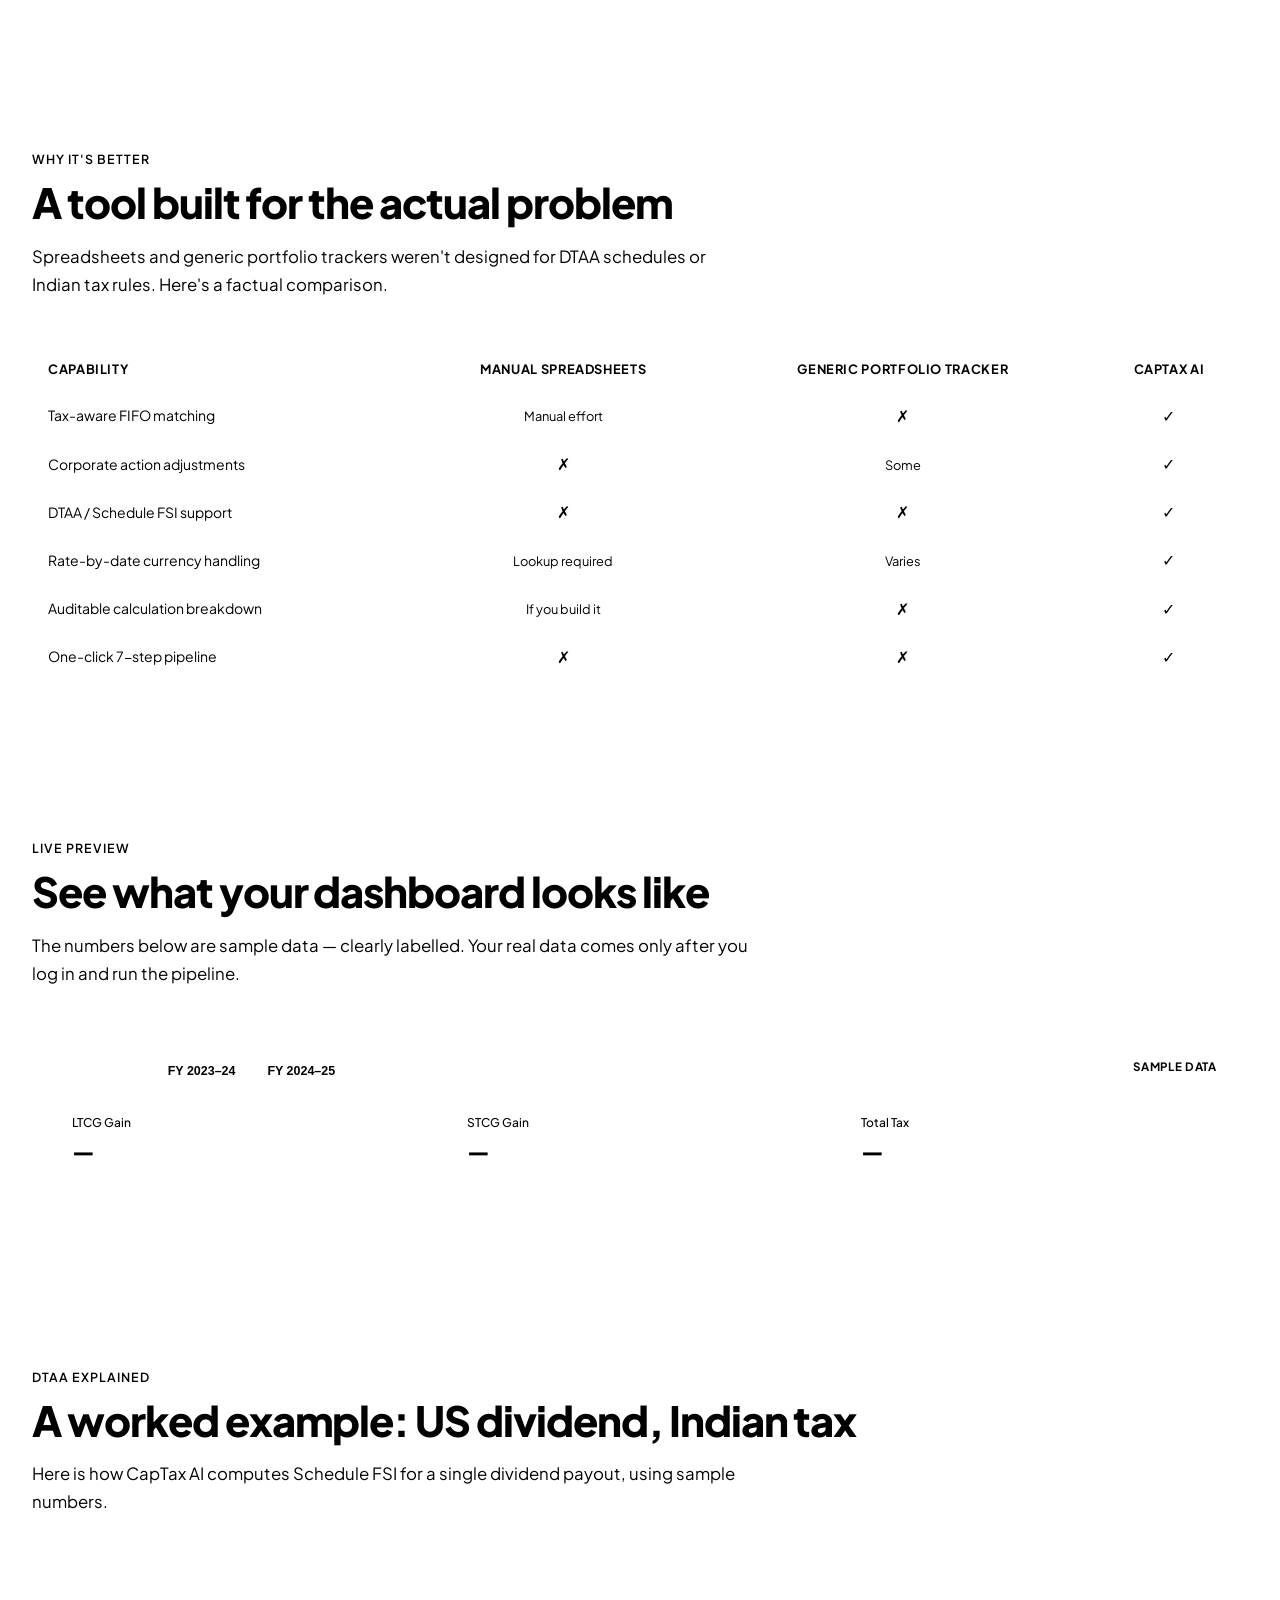
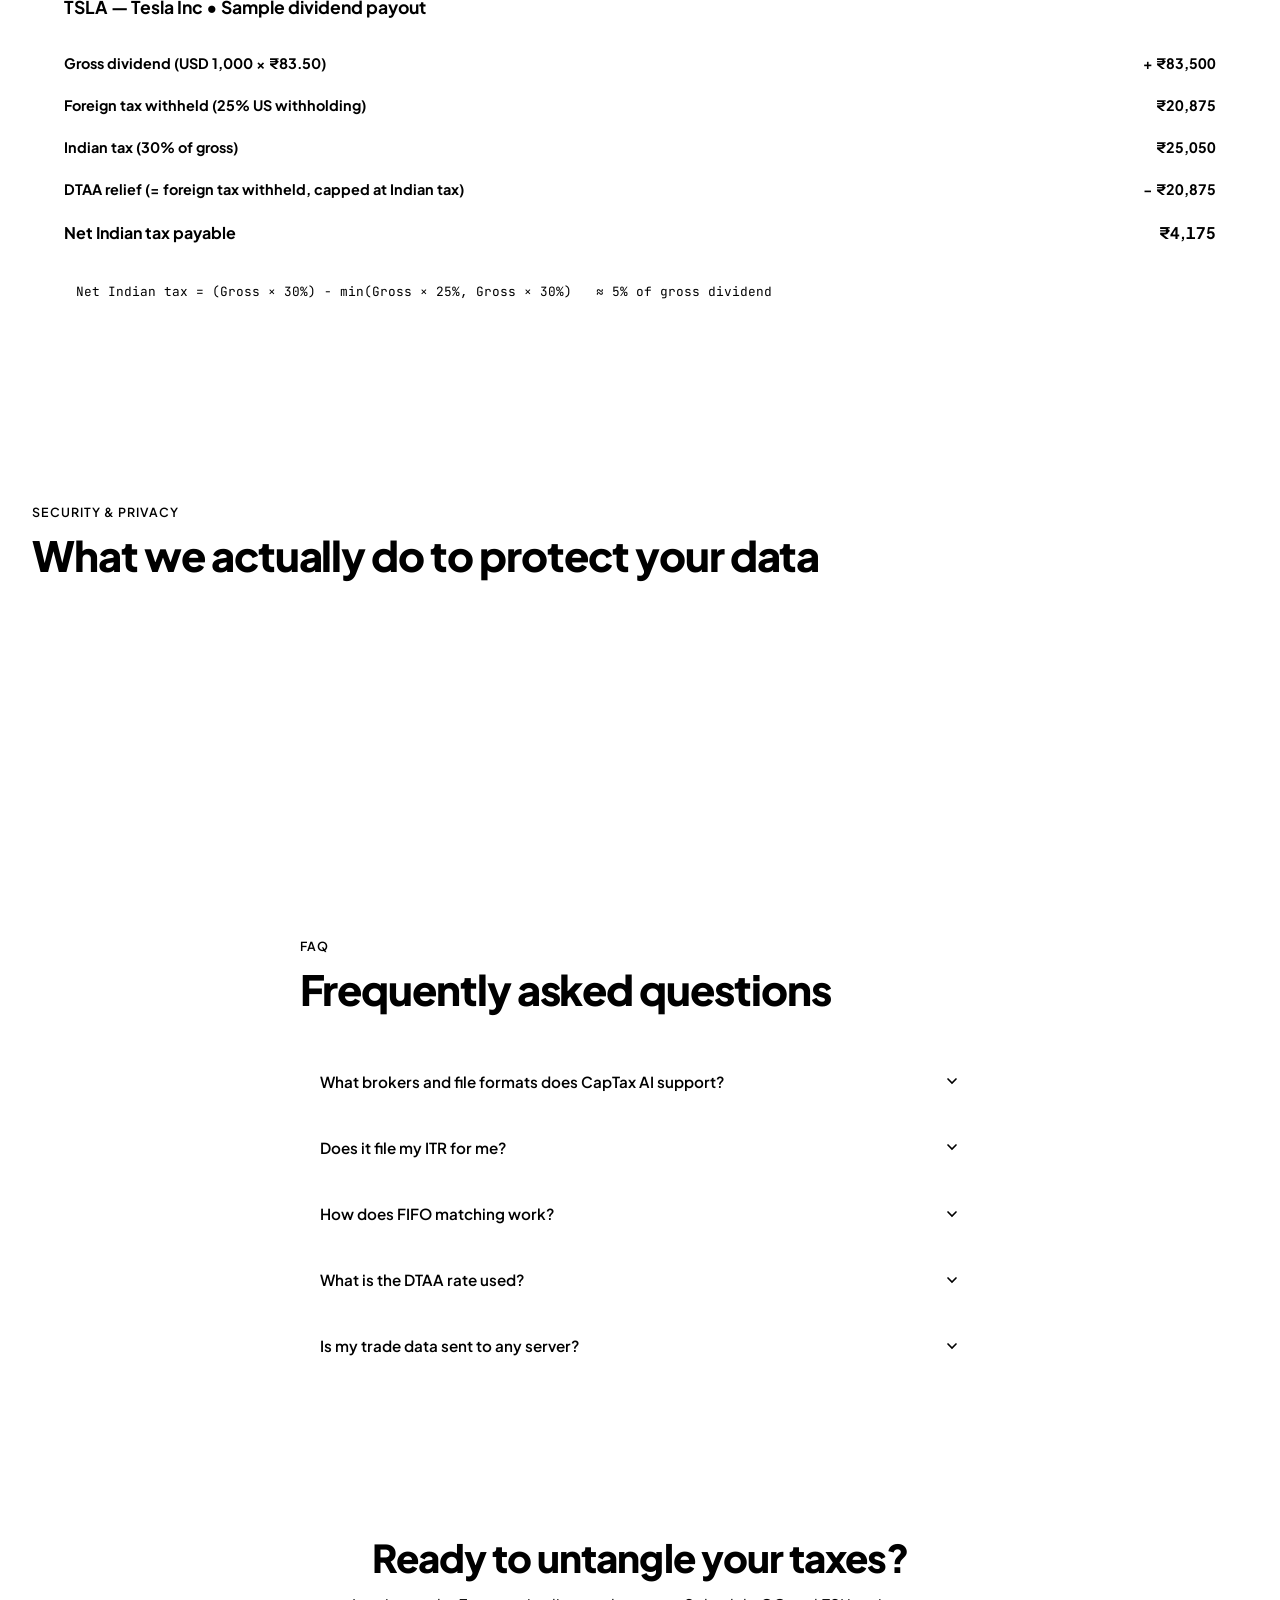
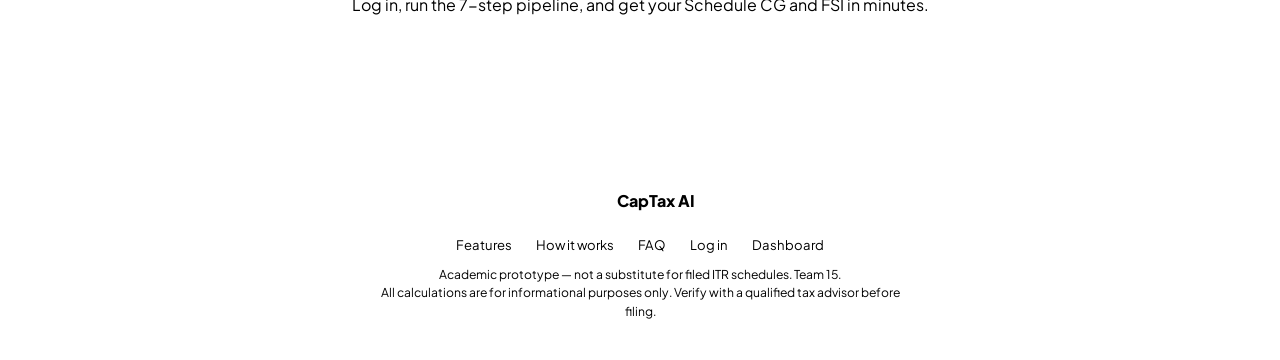
==== commit 1d3e9aaa: "feat: complete guided statement import flow, honest product surface, and verification suite" ====
--- a/frontend/landing.html
+++ b/frontend/landing.html
@@ -440,7 +440,7 @@
 
 <!-- ── TRUST STRIP ── -->
 <div class="trust-strip">
-  <p class="trust-label">Works with statements from brokers your backend supports</p>
+  <p class="trust-label">Pre-configured adapters for leading brokers, plus custom statement import</p>
   <div class="brokers-row" role="list">
     <div class="broker-chip" role="listitem">
       <div class="broker-icon">Z</div>
@@ -457,6 +457,10 @@
     <div class="broker-chip" role="listitem">
       <div class="broker-icon">IB</div>
       <span>Interactive Brokers</span>
+    </div>
+    <div class="broker-chip" role="listitem">
+      <div class="broker-icon">+</div>
+      <span>Custom CSV / Excel / PDF / OCR</span>
     </div>
   </div>
 </div>
@@ -515,8 +519,8 @@
     <div class="step-card reveal">
       <span class="step-number" aria-hidden="true">01</span>
       <div class="step-icon" aria-hidden="true">📂</div>
-      <h3 class="step-title">Connect & upload statements</h3>
-      <p class="step-desc">Upload trade statements from Zerodha, Groww, ICICI Direct and Interactive Brokers. The pipeline normalises all formats into a unified schema.</p>
+      <h3 class="step-title">Upload & map statements</h3>
+      <p class="step-desc">Upload statements in CSV, Excel (XLSX/XLS), PDF, TXT, or photos/scans via OCR. The guided wizard auto-detects schemas, validates rows, and normalizes everything into a unified format.</p>
     </div>
     <div class="step-card reveal">
       <span class="step-number" aria-hidden="true">02</span>
@@ -698,10 +702,10 @@
     <div class="faq-list" id="faqList">
       <div class="faq-item">
         <button class="faq-q" aria-expanded="false">
-          What brokers does CapTax AI support?
+          What brokers and file formats does CapTax AI support?
           <svg class="faq-chevron" width="16" height="16" viewBox="0 0 24 24" fill="none" stroke="currentColor" stroke-width="2.5" stroke-linecap="round"><polyline points="6 9 12 15 18 9"/></svg>
         </button>
-        <div class="faq-a" role="region"><div class="faq-a-inner">CapTax AI supports Zerodha, Groww, ICICI Direct and Interactive Brokers — the four brokers whose statement formats the pipeline normalises. No other broker integrations exist in this version.</div></div>
+        <div class="faq-a" role="region"><div class="faq-a-inner">CapTax AI includes built-in recognition for Zerodha, Groww, ICICI Direct and Interactive Brokers, and supports user uploads in CSV, Excel (.xlsx and legacy .xls), PDF, plain text, and mobile photos/scans via OCR. An interactive column mapper lets you reconcile statements from any other broker.</div></div>
       </div>
       <div class="faq-item">
         <button class="faq-q" aria-expanded="false">
